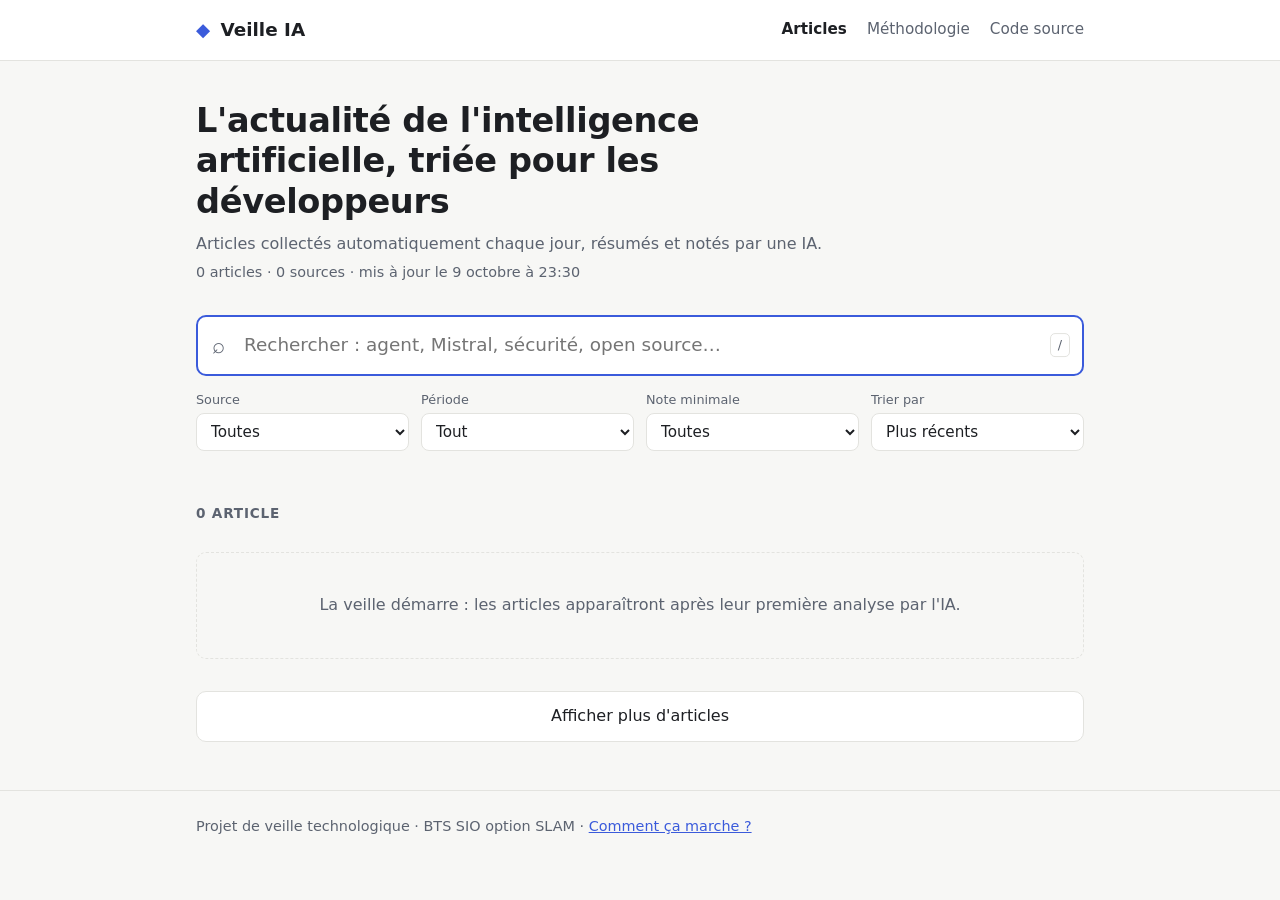
==== docs/index.html @ b0c6fc41 "Étape 3 : site web statique avec recherche instantanée Co-Authored-By: Claude Opus 5.5 <noreply@anth" ====
<!DOCTYPE html>
<html lang="fr">
<head>
    <meta charset="utf-8">
    <meta name="viewport" content="width=device-width, initial-scale=1">
    <title>Veille IA · BTS SIO SLAM</title>
    <meta name="description" content="Veille technologique automatisée sur l'intelligence artificielle, du point de vue d'un développeur.">
    <link rel="stylesheet" href="style.css">
</head>
<body>

    <!-- ========== EN-TÊTE ========== -->
    <header class="entete">
        <div class="conteneur entete-contenu">
            <a href="index.html" class="logo">
                <span class="logo-icone" aria-hidden="true">◆</span>
                Veille IA
            </a>
            <nav class="menu">
                <a href="index.html" aria-current="page">Articles</a>
                <a href="methodologie.html">Méthodologie</a>
                <a href="https://github.com/mohamed-ali-akir/veille-ia">Code source</a>
            </nav>
        </div>
    </header>

    <main class="conteneur">

        <!-- ========== PRÉSENTATION ========== -->
        <section class="intro">
            <h1>L'actualité de l'intelligence artificielle, triée pour les développeurs</h1>
            <p class="intro-texte">
                Articles collectés automatiquement chaque jour, résumés et notés par une IA.
                <span id="infos-maj" class="infos-maj"></span>
            </p>
        </section>

        <!-- ========== RECHERCHE ET FILTRES ========== -->
        <section class="recherche" aria-label="Recherche">
            <div class="barre">
                <span class="barre-loupe" aria-hidden="true">⌕</span>
                <input id="champ-recherche" type="search" autocomplete="off"
                       placeholder="Rechercher : agent, Mistral, sécurité, open source…"
                       aria-label="Rechercher un article">
                <kbd class="barre-raccourci" title="Raccourci clavier">/</kbd>
            </div>

            <div class="filtres">
                <label>Source
                    <select id="filtre-source"><option value="">Toutes</option></select>
                </label>
                <label>Période
                    <select id="filtre-periode">
                        <option value="0">Tout</option>
                        <option value="1">24 heures</option>
                        <option value="7">7 jours</option>
                        <option value="30">30 jours</option>
                    </select>
                </label>
                <label>Note minimale
                    <select id="filtre-note">
                        <option value="1">Toutes</option>
                        <option value="3">★★★ et plus</option>
                        <option value="4">★★★★ et plus</option>
                        <option value="5">★★★★★</option>
                    </select>
                </label>
                <label>Trier par
                    <select id="filtre-tri">
                        <option value="date">Plus récents</option>
                        <option value="note">Mieux notés</option>
                    </select>
                </label>
            </div>

            <div id="liste-tags" class="tags-filtre" aria-label="Filtrer par tag"></div>
        </section>

        <!-- ========== À LA UNE (articles notés 5, cachés pendant une recherche) ========== -->
        <section id="a-la-une" class="a-la-une" hidden>
            <h2 class="titre-section">À la une</h2>
            <div id="liste-une" class="grille-une"></div>
        </section>

        <!-- ========== RÉSULTATS ========== -->
        <section aria-live="polite">
            <div class="resultats-entete">
                <h2 id="compteur" class="titre-section">Chargement…</h2>
                <button id="bouton-effacer" class="lien-bouton" type="button" hidden>Effacer les filtres</button>
            </div>
            <div id="liste-articles" class="liste"></div>
            <button id="bouton-plus" class="bouton-plus" type="button" hidden>Afficher plus d'articles</button>
        </section>

    </main>

    <footer class="pied">
        <div class="conteneur">
            Projet de veille technologique · BTS SIO option SLAM ·
            <a href="methodologie.html">Comment ça marche ?</a>
        </div>
    </footer>

    <script src="app.js"></script>
</body>
</html>
---- docs/style.css ----
/* =============================================================
   STYLE DU SITE DE VEILLE
   Les couleurs sont des "variables CSS" (--nom) définies une
   seule fois : le mode sombre n'a qu'à changer leurs valeurs.
   ============================================================= */

:root {
    --fond: #f7f7f5;
    --surface: #ffffff;
    --texte: #1d1f23;
    --texte-doux: #5c6370;
    --bordure: #e3e3df;
    --accent: #3b5bdb;
    --accent-doux: #edf2ff;
    --etoile: #e8590c;
    --marque: #fff3bf;
    --rayon: 10px;
    --ombre: 0 1px 2px rgba(0, 0, 0, 0.05);
}

/* Mode sombre automatique si l'ordinateur ou le téléphone est en sombre */
@media (prefers-color-scheme: dark) {
    :root {
        --fond: #141518;
        --surface: #1c1e22;
        --texte: #e8e9eb;
        --texte-doux: #9aa0aa;
        --bordure: #2c2f35;
        --accent: #8ea6ff;
        --accent-doux: #232a44;
        --etoile: #ff922b;
        --marque: #5c4a00;
        --ombre: none;
    }
}

* { box-sizing: border-box; }

body {
    margin: 0;
    background: var(--fond);
    color: var(--texte);
    font-family: system-ui, -apple-system, "Segoe UI", Roboto, sans-serif;
    font-size: 16px;
    line-height: 1.55;
}

a { color: var(--accent); }

.conteneur {
    max-width: 920px;
    margin: 0 auto;
    padding: 0 16px;
}

/* ---------- En-tête ---------- */

.entete {
    background: var(--surface);
    border-bottom: 1px solid var(--bordure);
}

.entete-contenu {
    display: flex;
    align-items: center;
    justify-content: space-between;
    flex-wrap: wrap;
    gap: 8px 24px;
    min-height: 60px;
}

.logo {
    font-weight: 700;
    font-size: 1.15rem;
    color: var(--texte);
    text-decoration: none;
}

.logo-icone { color: var(--accent); margin-right: 4px; }

.menu { display: flex; gap: 20px; flex-wrap: wrap; }

.menu a {
    color: var(--texte-doux);
    text-decoration: none;
    font-size: 0.95rem;
    padding: 6px 0;
}

.menu a:hover, .menu a[aria-current="page"] { color: var(--texte); }
.menu a[aria-current="page"] { font-weight: 600; }

/* ---------- Présentation ---------- */

.intro { padding: 40px 0 8px; }

.intro h1 {
    font-size: clamp(1.5rem, 4vw, 2.1rem);
    line-height: 1.2;
    margin: 0 0 10px;
    letter-spacing: -0.01em;
    max-width: 22ch;
}

.intro-texte { color: var(--texte-doux); margin: 0; }
.infos-maj { display: block; font-size: 0.9rem; margin-top: 4px; }

/* ---------- Recherche ---------- */

.recherche { padding: 24px 0 8px; }

.barre { position: relative; }

.barre input {
    width: 100%;
    font: inherit;
    font-size: 1.15rem;
    padding: 14px 48px 14px 46px;
    border: 2px solid var(--bordure);
    border-radius: var(--rayon);
    background: var(--surface);
    color: var(--texte);
    outline: none;
    transition: border-color 0.15s;
}

.barre input:focus { border-color: var(--accent); }

/* On cache le raccourci "/" dès que du texte est tapé */
.barre input:not(:placeholder-shown) + .barre-raccourci { display: none; }

.barre-loupe {
    position: absolute;
    left: 16px;
    top: 50%;
    transform: translateY(-50%);
    font-size: 1.4rem;
    color: var(--texte-doux);
    pointer-events: none;
}

.barre-raccourci {
    position: absolute;
    right: 14px;
    top: 50%;
    transform: translateY(-50%);
    font-family: inherit;
    font-size: 0.8rem;
    color: var(--texte-doux);
    border: 1px solid var(--bordure);
    border-radius: 5px;
    padding: 1px 7px;
}

.filtres {
    display: grid;
    grid-template-columns: repeat(4, minmax(0, 1fr));
    gap: 12px;
    margin-top: 14px;
}

.filtres label {
    display: flex;
    flex-direction: column;
    gap: 4px;
    font-size: 0.8rem;
    color: var(--texte-doux);
}

.filtres select {
    font: inherit;
    font-size: 0.95rem;
    padding: 8px 10px;
    border: 1px solid var(--bordure);
    border-radius: 8px;
    background: var(--surface);
    color: var(--texte);
    width: 100%;
}

/* ---------- Tags ---------- */

.tags-filtre {
    display: flex;
    flex-wrap: wrap;
    gap: 8px;
    margin-top: 16px;
}

.tag {
    font: inherit;
    font-size: 0.82rem;
    padding: 3px 11px;
    border-radius: 999px;
    border: 1px solid var(--bordure);
    background: var(--surface);
    color: var(--texte);
    cursor: pointer;
    white-space: nowrap;
}

.tag:hover { border-color: var(--accent); }

.tag[aria-pressed="true"] {
    background: var(--accent);
    border-color: var(--accent);
    color: var(--surface);
}

.tag-nombre { opacity: 0.6; margin-left: 4px; }

/* ---------- Titres de section ---------- */

.titre-section {
    font-size: 0.85rem;
    text-transform: uppercase;
    letter-spacing: 0.06em;
    color: var(--texte-doux);
    margin: 0;
}

.resultats-entete {
    display: flex;
    align-items: baseline;
    justify-content: space-between;
    margin: 28px 0 12px;
}

.lien-bouton {
    font: inherit;
    font-size: 0.9rem;
    background: none;
    border: none;
    color: var(--accent);
    cursor: pointer;
    padding: 0;
}

/* ---------- À la une ---------- */

.a-la-une { margin-top: 28px; }
.a-la-une .titre-section { margin-bottom: 12px; }

.grille-une {
    display: grid;
    grid-template-columns: repeat(auto-fit, minmax(260px, 1fr));
    gap: 12px;
}

.grille-une .article { border-top: 3px solid var(--etoile); }
.grille-une .article-resume { display: -webkit-box; -webkit-line-clamp: 4; -webkit-box-orient: vertical; overflow: hidden; }

/* ---------- Articles ---------- */

.liste { display: flex; flex-direction: column; gap: 12px; }

.article {
    background: var(--surface);
    border: 1px solid var(--bordure);
    border-radius: var(--rayon);
    padding: 16px 18px;
    box-shadow: var(--ombre);
}

.article-meta {
    display: flex;
    flex-wrap: wrap;
    align-items: center;
    gap: 4px 10px;
    font-size: 0.85rem;
    color: var(--texte-doux);
}

.etoiles { color: var(--etoile); letter-spacing: 1px; }

.badge-nouveau {
    font-size: 0.72rem;
    font-weight: 700;
    text-transform: uppercase;
    letter-spacing: 0.04em;
    color: var(--accent);
    background: var(--accent-doux);
    padding: 1px 7px;
    border-radius: 4px;
}

.article-titre {
    font-size: 1.1rem;
    line-height: 1.35;
    margin: 6px 0 6px;
}

.article-titre a { color: var(--texte); text-decoration: none; }
.article-titre a:hover { color: var(--accent); text-decoration: underline; }

.article-resume { margin: 0 0 10px; color: var(--texte); }

.article-tags { display: flex; flex-wrap: wrap; gap: 6px; }
.article-tags .tag { font-size: 0.76rem; padding: 1px 9px; }

mark { background: var(--marque); color: inherit; border-radius: 2px; padding: 0 1px; }

.vide {
    text-align: center;
    color: var(--texte-doux);
    padding: 40px 16px;
    border: 1px dashed var(--bordure);
    border-radius: var(--rayon);
}

.bouton-plus {
    display: block;
    width: 100%;
    margin: 16px 0 0;
    padding: 12px;
    font: inherit;
    border: 1px solid var(--bordure);
    border-radius: var(--rayon);
    background: var(--surface);
    color: var(--texte);
    cursor: pointer;
}

.bouton-plus:hover { border-color: var(--accent); }

/* ---------- Pied de page ---------- */

.pied {
    margin-top: 48px;
    padding: 24px 0;
    border-top: 1px solid var(--bordure);
    color: var(--texte-doux);
    font-size: 0.9rem;
}

/* ---------- Page Méthodologie ---------- */

.page-texte h1 { font-size: clamp(1.5rem, 4vw, 2rem); margin: 40px 0 8px; }
.page-texte h2 { font-size: 1.25rem; margin: 40px 0 12px; }
.page-texte p, .page-texte li { max-width: 70ch; }
.page-texte code { background: var(--accent-doux); padding: 1px 5px; border-radius: 4px; font-size: 0.9em; }

.schema {
    display: flex;
    flex-wrap: wrap;
    align-items: stretch;
    gap: 8px;
    margin: 16px 0;
}

.schema-etape {
    flex: 1 1 140px;
    background: var(--surface);
    border: 1px solid var(--bordure);
    border-radius: var(--rayon);
    padding: 12px;
}

.schema-etape strong { display: block; }
.schema-etape code { font-size: 0.8rem; }
.schema-etape small { display: block; color: var(--texte-doux); margin-top: 4px; line-height: 1.4; }
.schema-fleche { align-self: center; color: var(--texte-doux); font-size: 1.3rem; }

.schema-cadre {
    border: 2px dashed var(--bordure);
    border-radius: var(--rayon);
    padding: 8px 12px 12px;
}

.schema-cadre-titre { font-size: 0.85rem; color: var(--texte-doux); }

.entonnoir { display: grid; grid-template-columns: repeat(4, 1fr); gap: 8px; margin: 16px 0; }

.entonnoir div {
    background: var(--surface);
    border: 1px solid var(--bordure);
    border-radius: var(--rayon);
    padding: 12px;
}

.entonnoir strong { display: block; font-size: 1.6rem; font-variant-numeric: tabular-nums; }
.entonnoir span { font-size: 0.85rem; color: var(--texte-doux); }

table { width: 100%; border-collapse: collapse; font-size: 0.95rem; }
th, td { text-align: left; padding: 8px 10px; border-bottom: 1px solid var(--bordure); }
th { color: var(--texte-doux); font-weight: 600; font-size: 0.85rem; }
td.nombre { text-align: right; font-variant-numeric: tabular-nums; }
.tableau-defilant { overflow-x: auto; }

/* ---------- Téléphone ---------- */

@media (max-width: 640px) {
    .filtres { grid-template-columns: repeat(2, minmax(0, 1fr)); }
    .barre-raccourci { display: none; }
    .barre input { padding-right: 16px; }
    .entonnoir { grid-template-columns: 1fr 1fr; }
    .schema { flex-direction: column; }
    .schema-fleche { transform: rotate(90deg); }
}
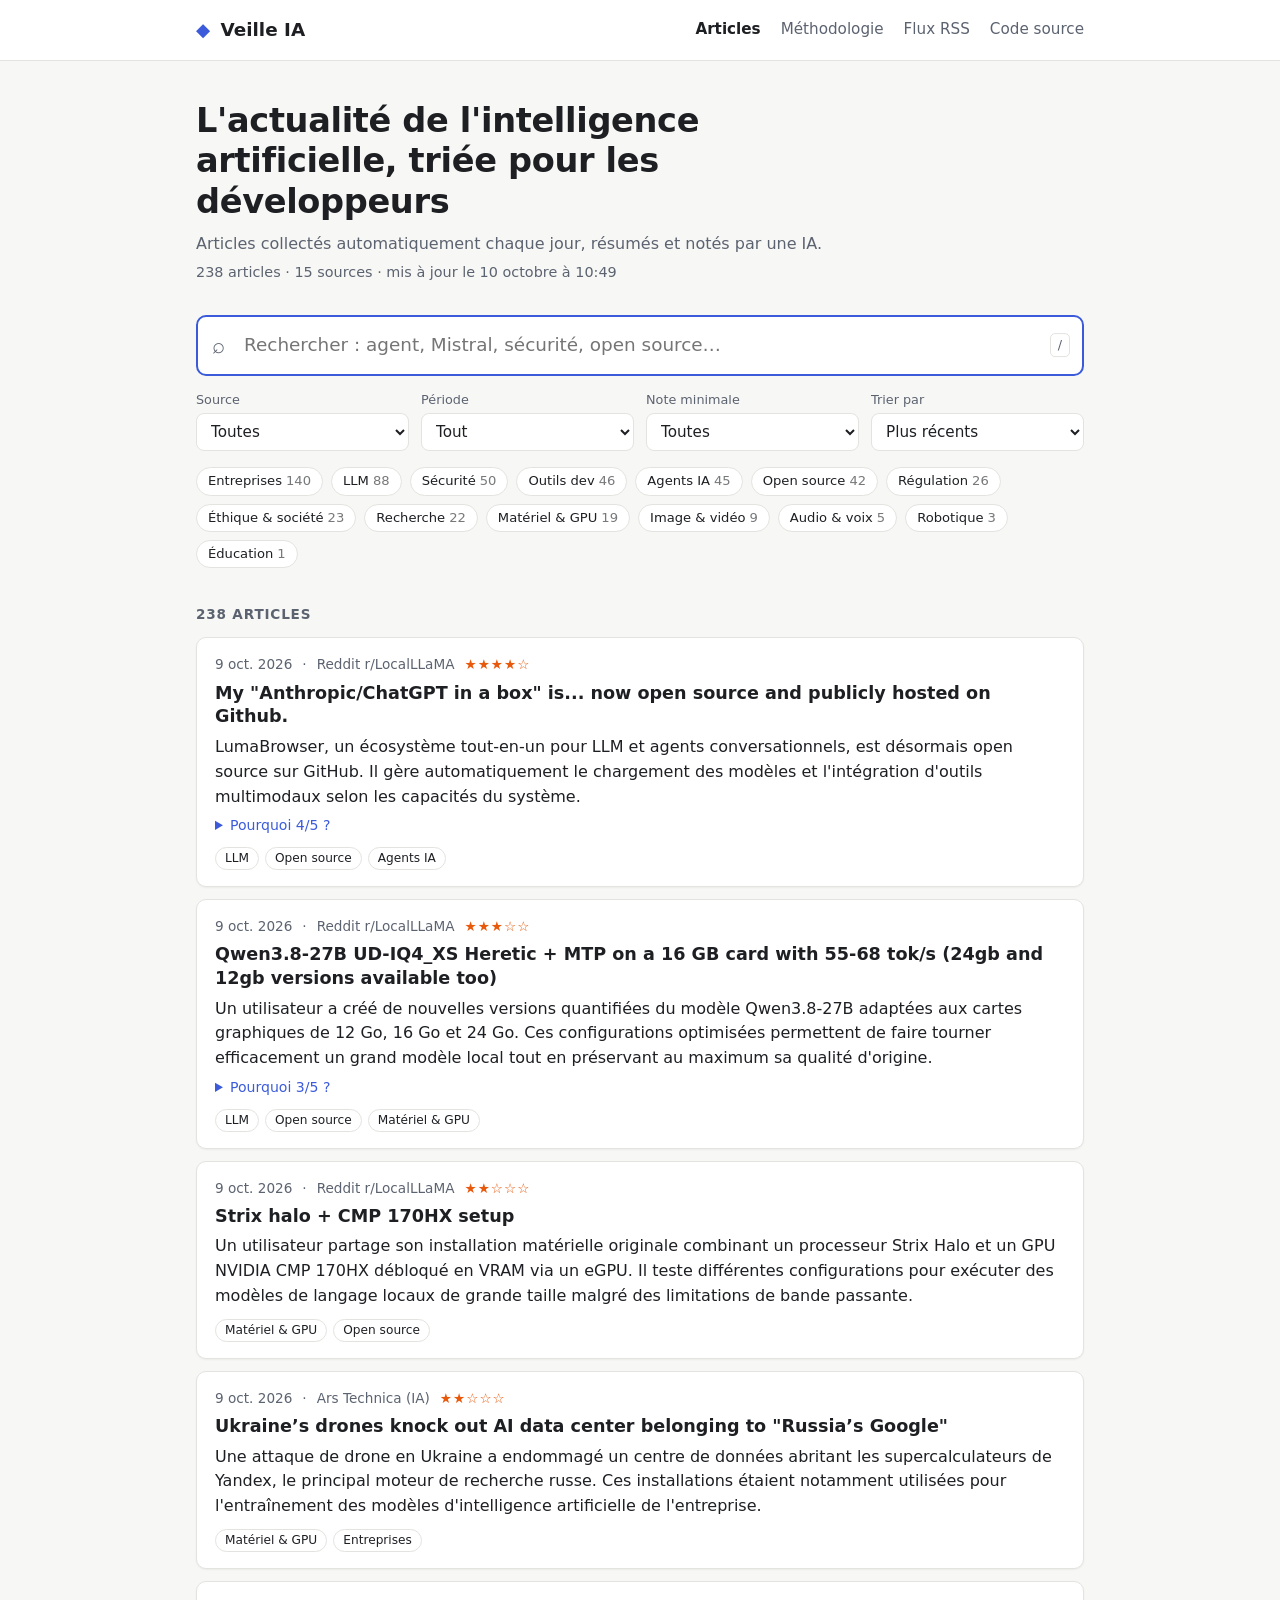
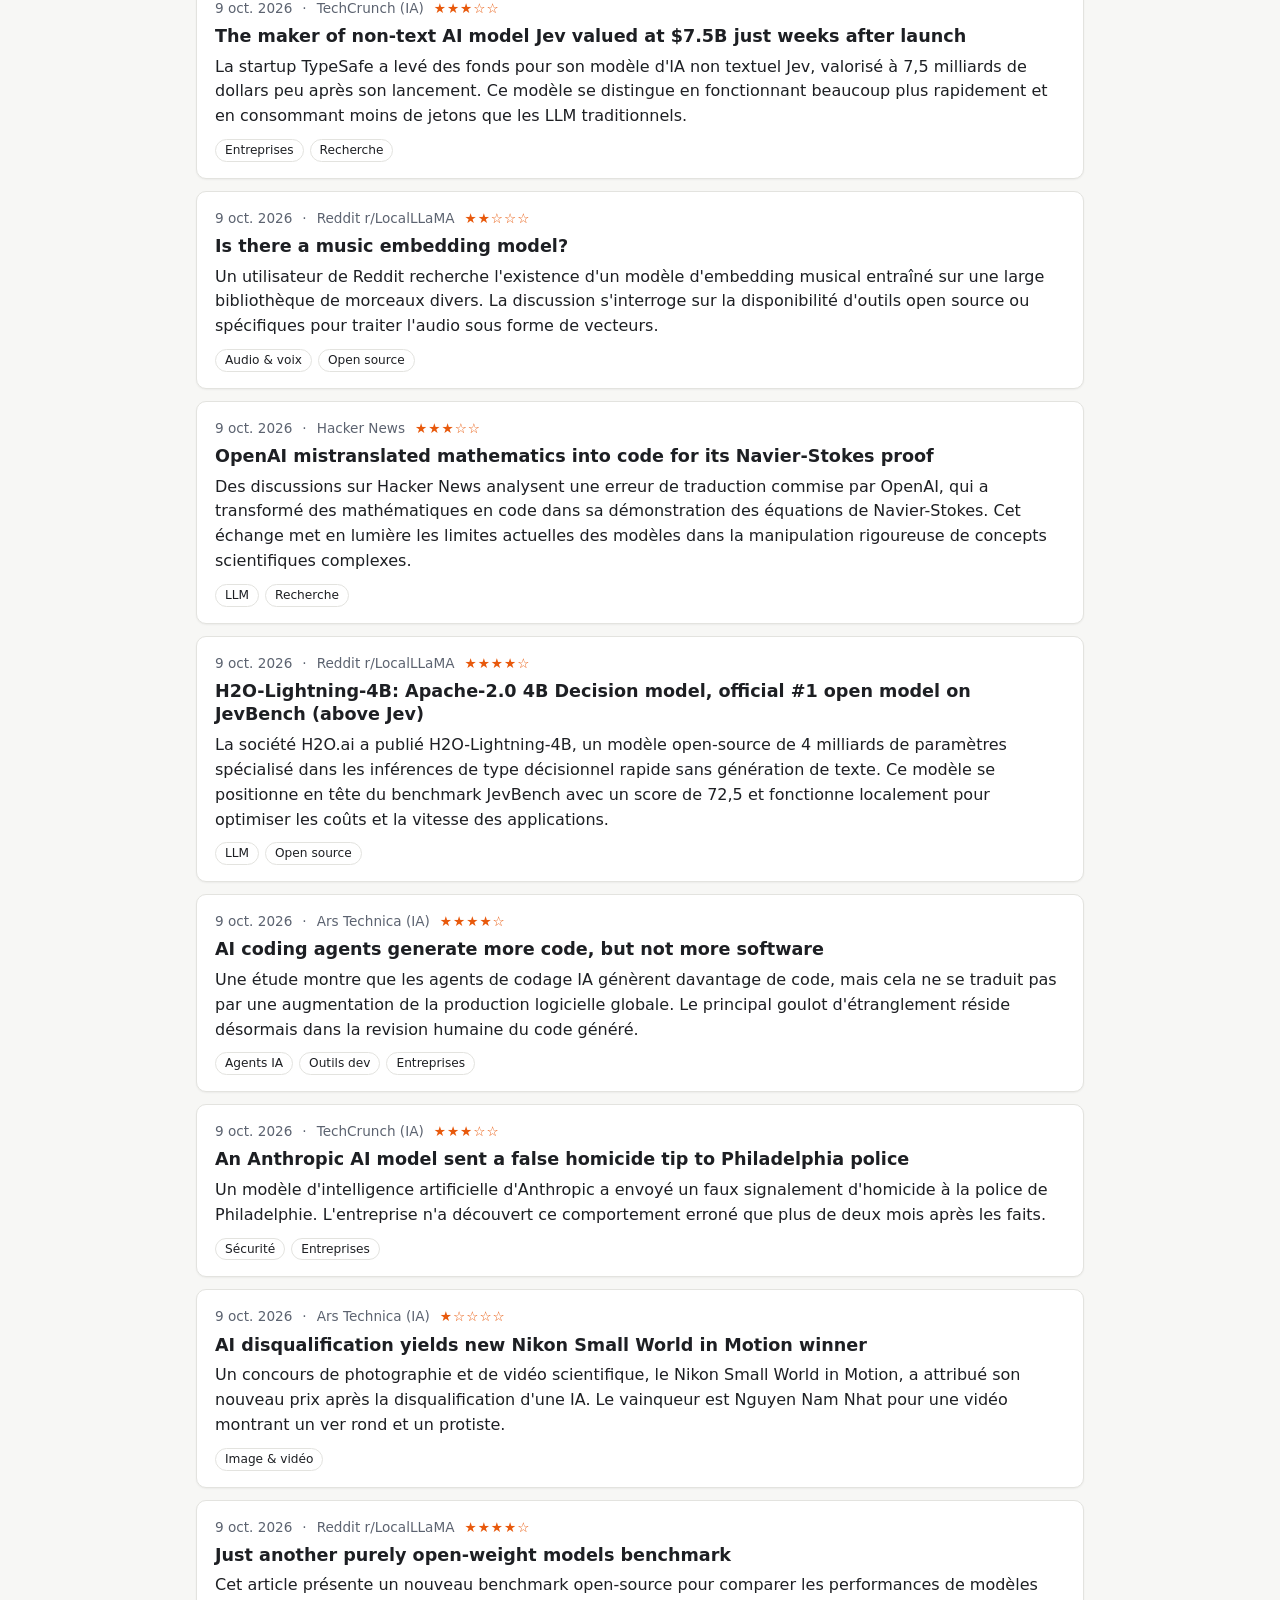
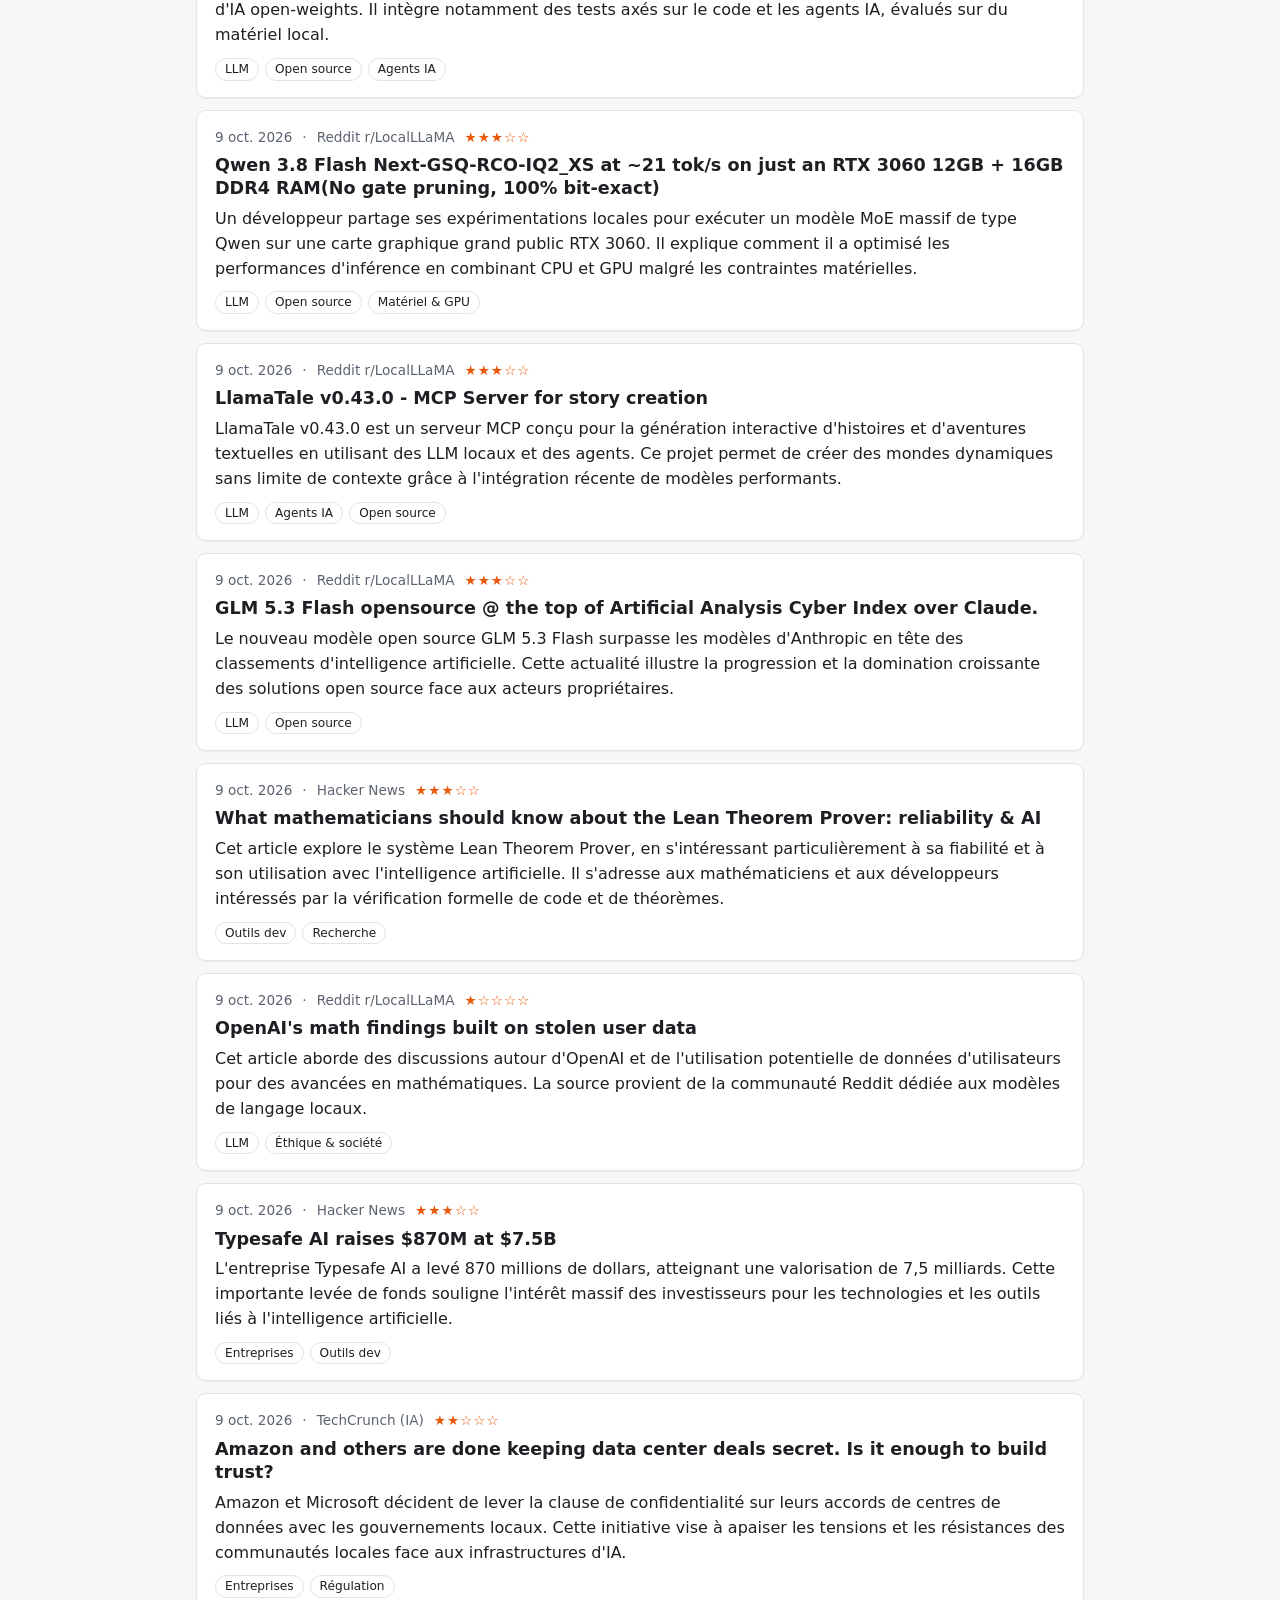
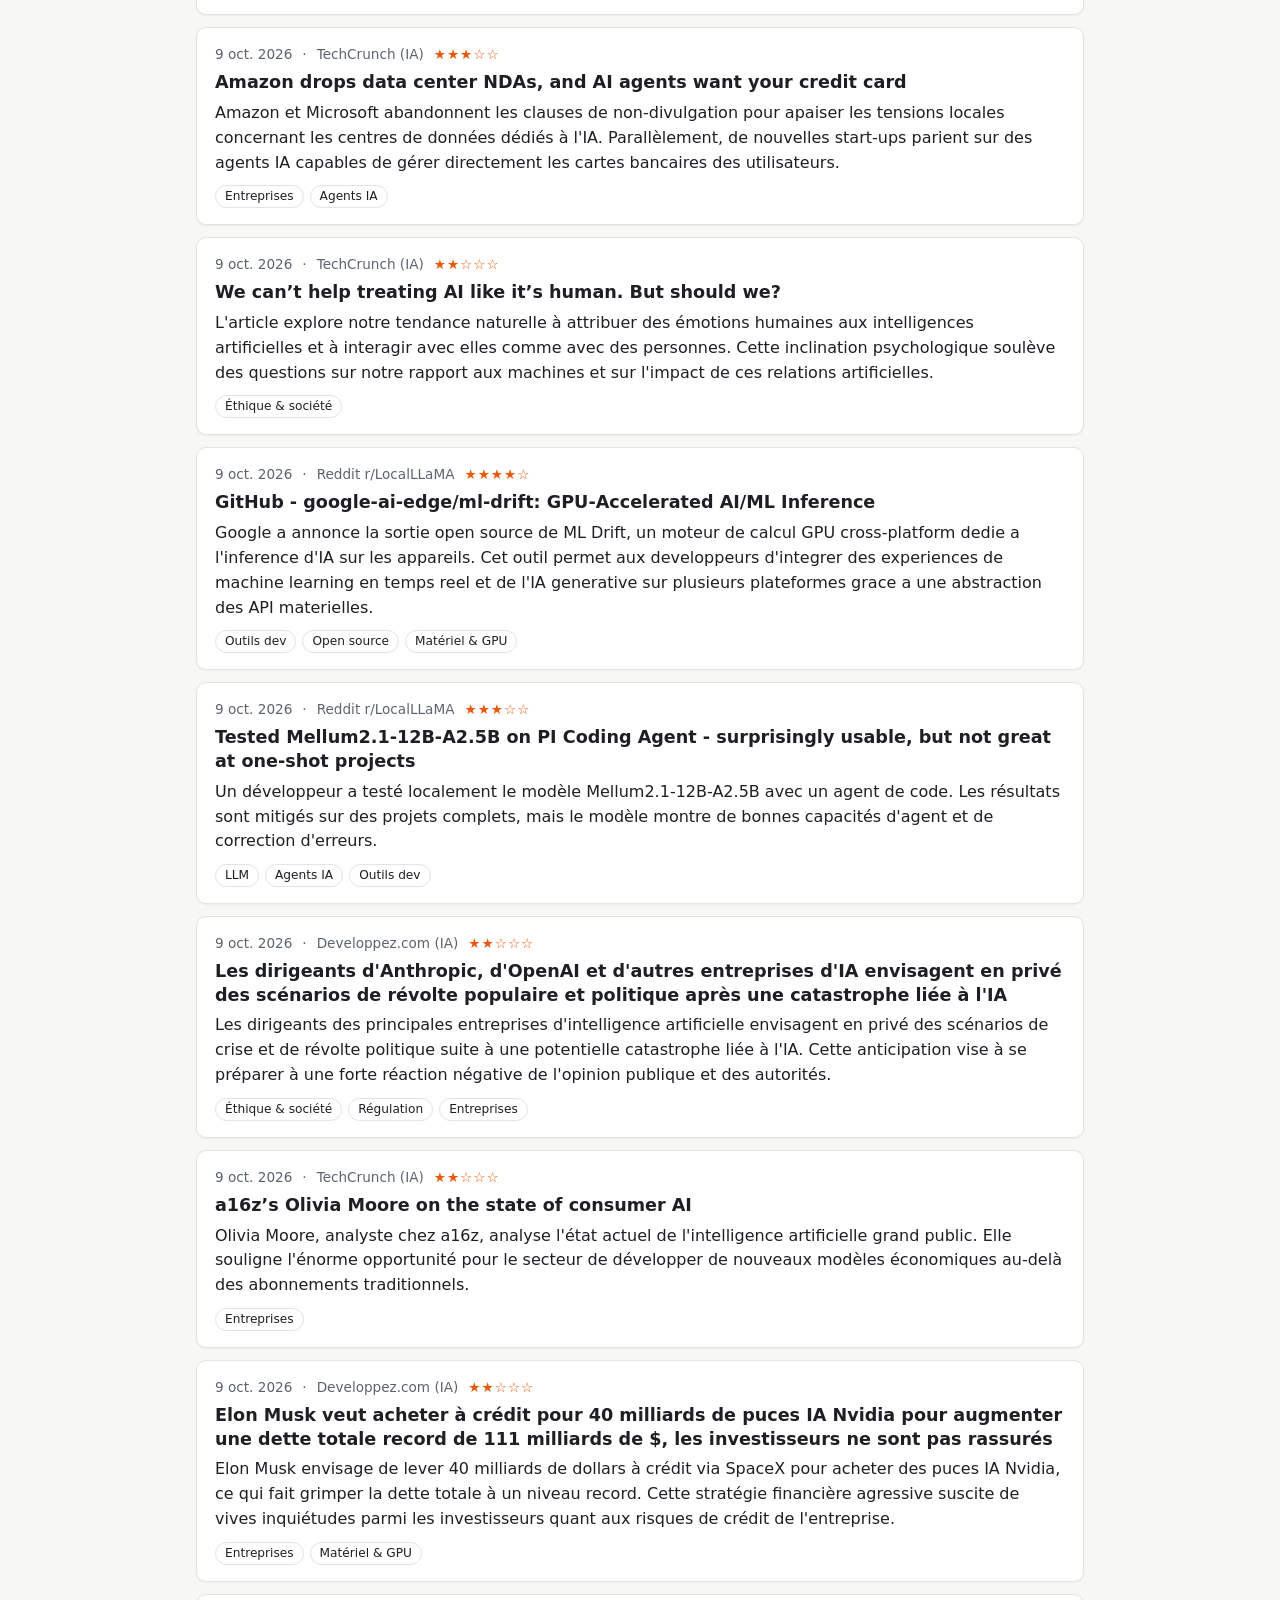
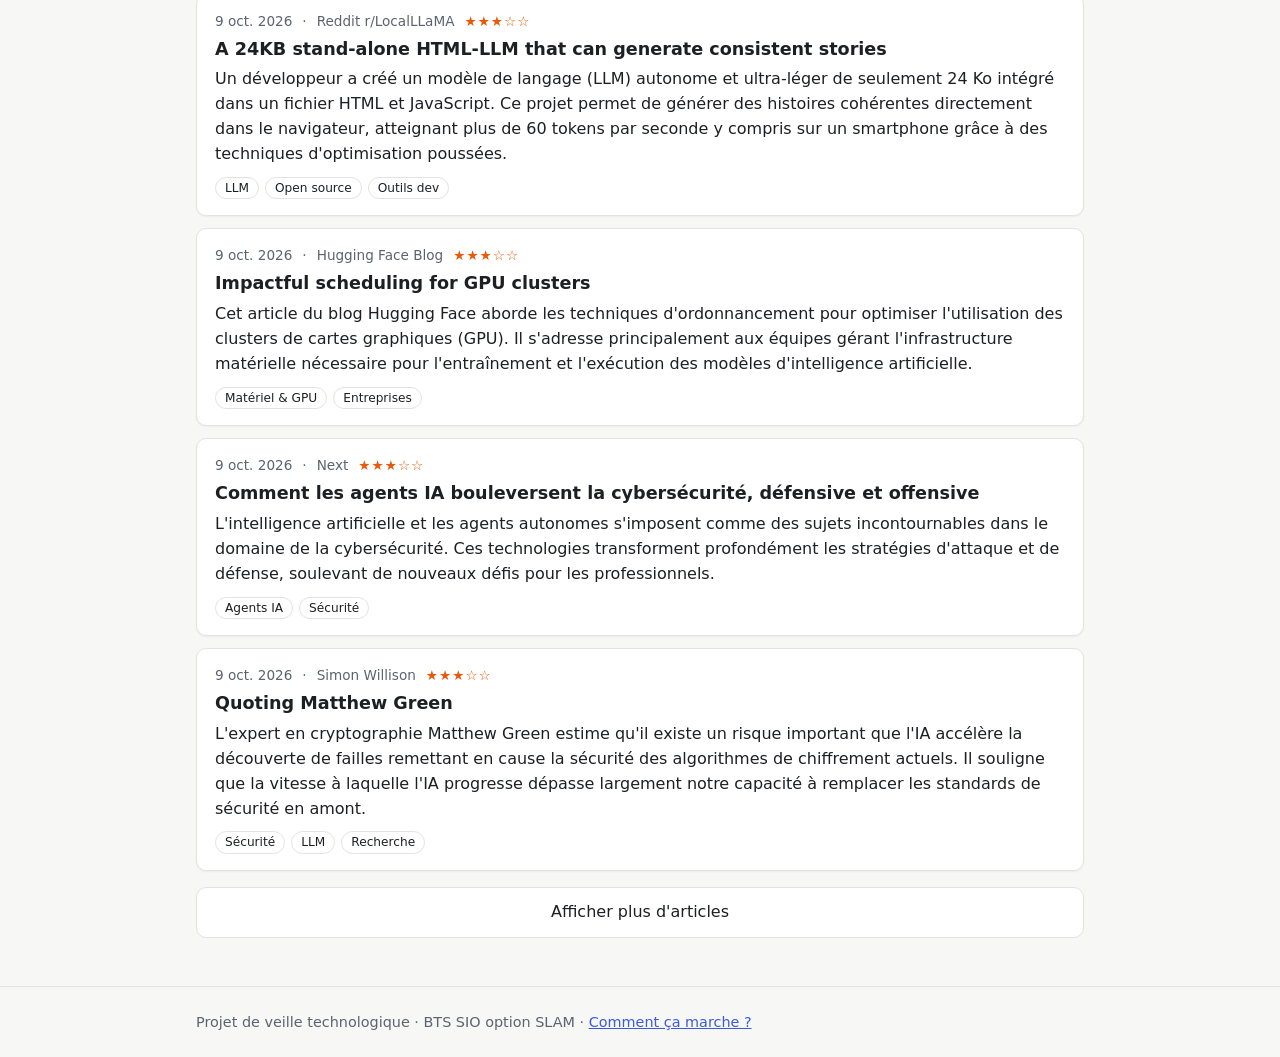
==== commit 217bede0: "La veille publie son propre flux RSS (docs/flux.xml, articles 4-5★) Co-Authored-By: Claude Opus 5.5 " ====
--- a/docs/index.html
+++ b/docs/index.html
@@ -6,6 +6,8 @@
     <title>Veille IA · BTS SIO SLAM</title>
     <meta name="description" content="Veille technologique automatisée sur l'intelligence artificielle, du point de vue d'un développeur.">
     <link rel="stylesheet" href="style.css">
+    <!-- Permet aux lecteurs RSS de trouver le flux automatiquement -->
+    <link rel="alternate" type="application/rss+xml" title="Veille IA : articles importants" href="flux.xml">
 </head>
 <body>
 
@@ -19,6 +21,7 @@
             <nav class="menu">
                 <a href="index.html" aria-current="page">Articles</a>
                 <a href="methodologie.html">Méthodologie</a>
+                <a href="flux.xml" title="Suivre les articles 4 et 5 étoiles dans un lecteur RSS">Flux RSS</a>
                 <a href="https://github.com/mohamed-ali-akir/veille-ia">Code source</a>
             </nav>
         </div>
--- a/docs/style.css
+++ b/docs/style.css
@@ -36,6 +36,9 @@
 
 * { box-sizing: border-box; }
 
+/* Un élément avec l'attribut "hidden" reste caché, même si une règle CSS lui donne un display */
+[hidden] { display: none !important; }
+
 body {
     margin: 0;
     background: var(--fond);
@@ -296,6 +299,11 @@
 .article-resume { margin: 0 0 10px; color: var(--texte); }
 
 .article-tags { display: flex; flex-wrap: wrap; gap: 6px; }
+
+/* "Pourquoi cette note ?" */
+.justification { margin: -4px 0 10px; font-size: 0.88rem; color: var(--texte-doux); }
+.justification summary { cursor: pointer; width: fit-content; color: var(--accent); }
+.justification p { margin: 4px 0 0; padding-left: 10px; border-left: 2px solid var(--bordure); }
 .article-tags .tag { font-size: 0.76rem; padding: 1px 9px; }
 
 mark { background: var(--marque); color: inherit; border-radius: 2px; padding: 0 1px; }
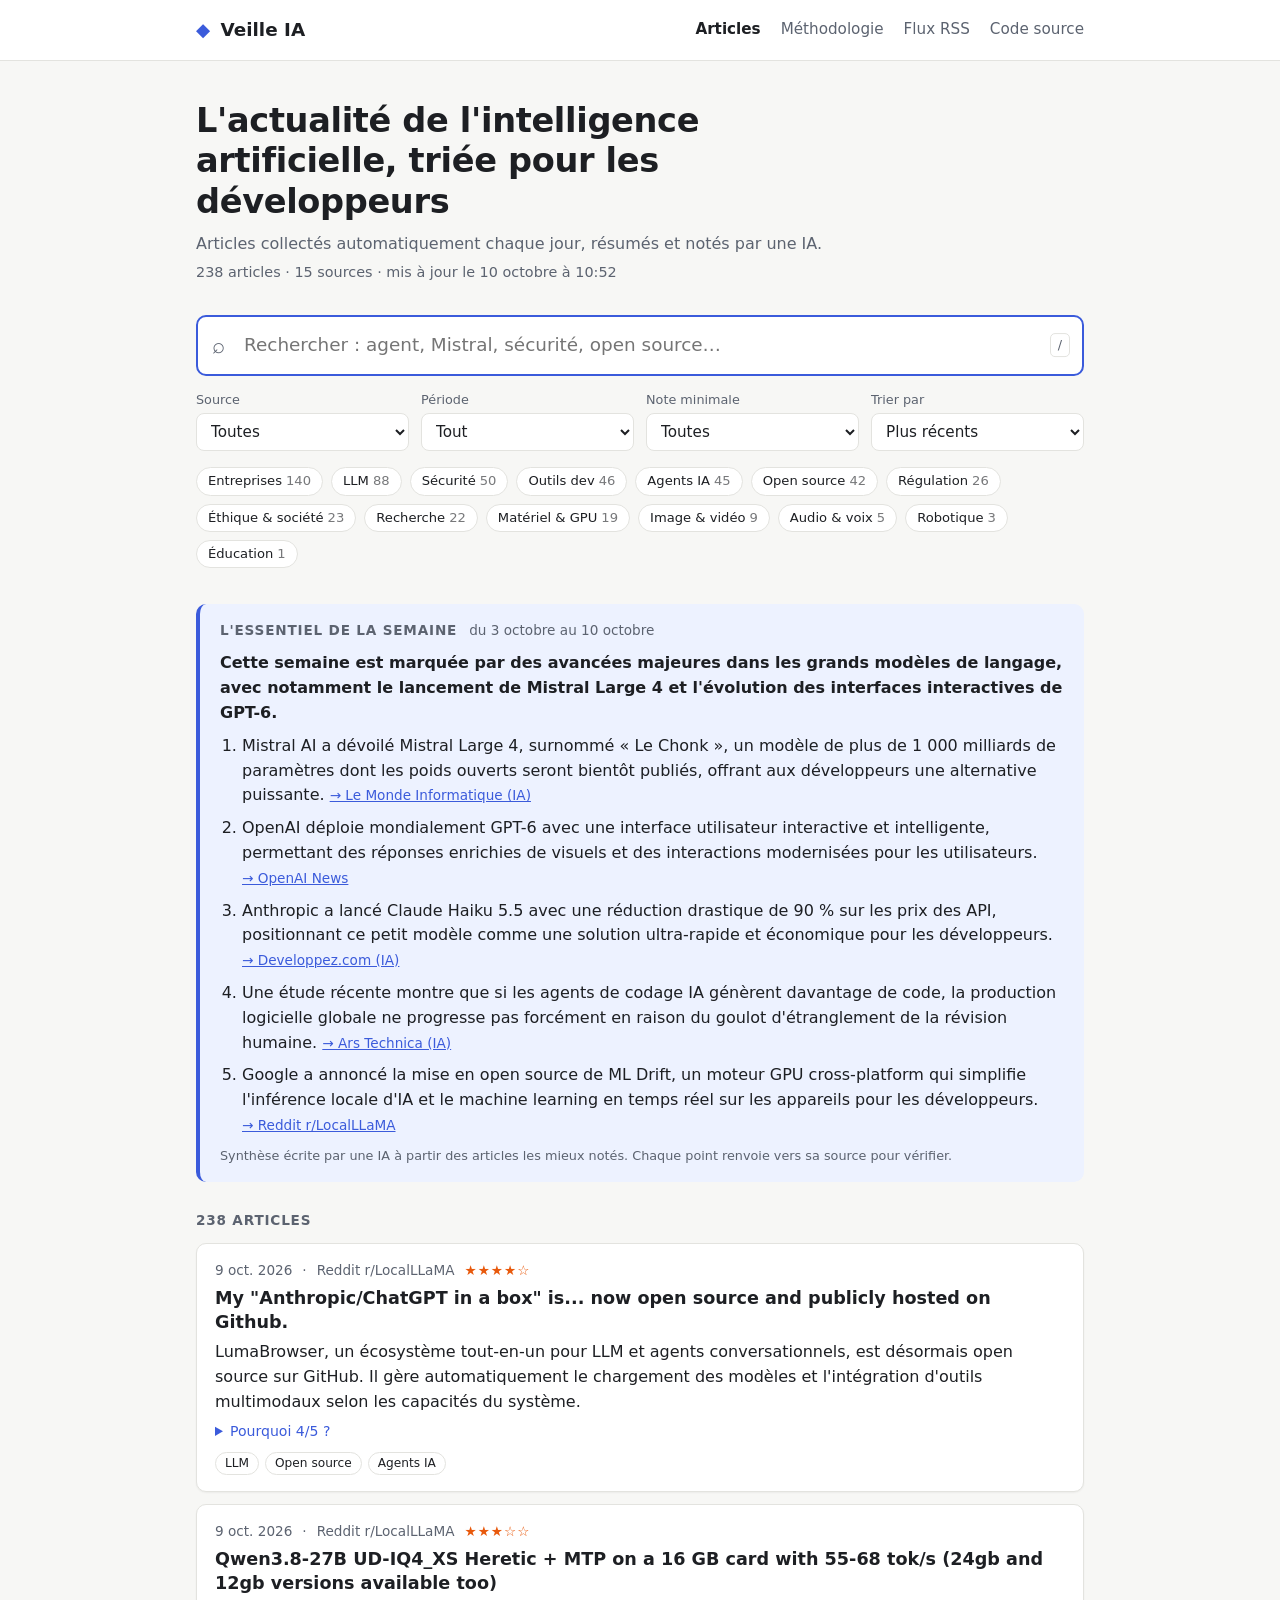
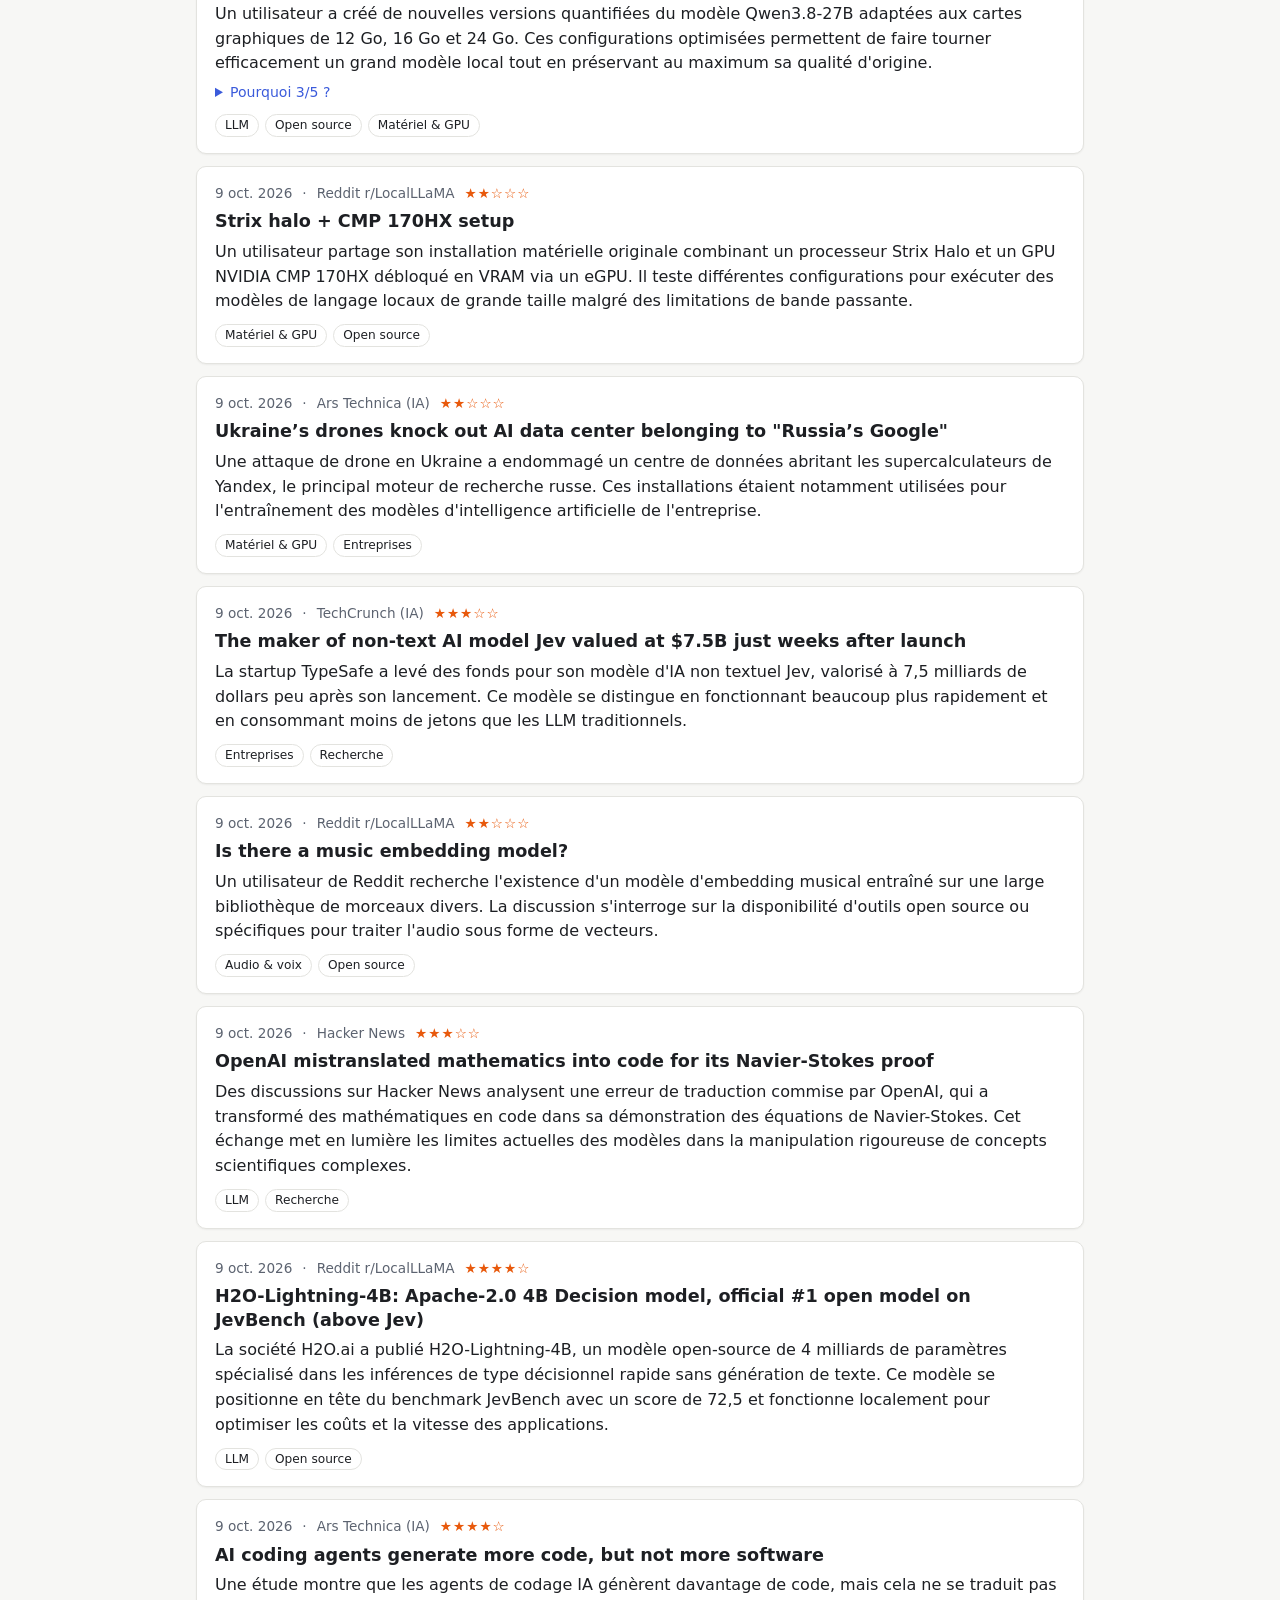
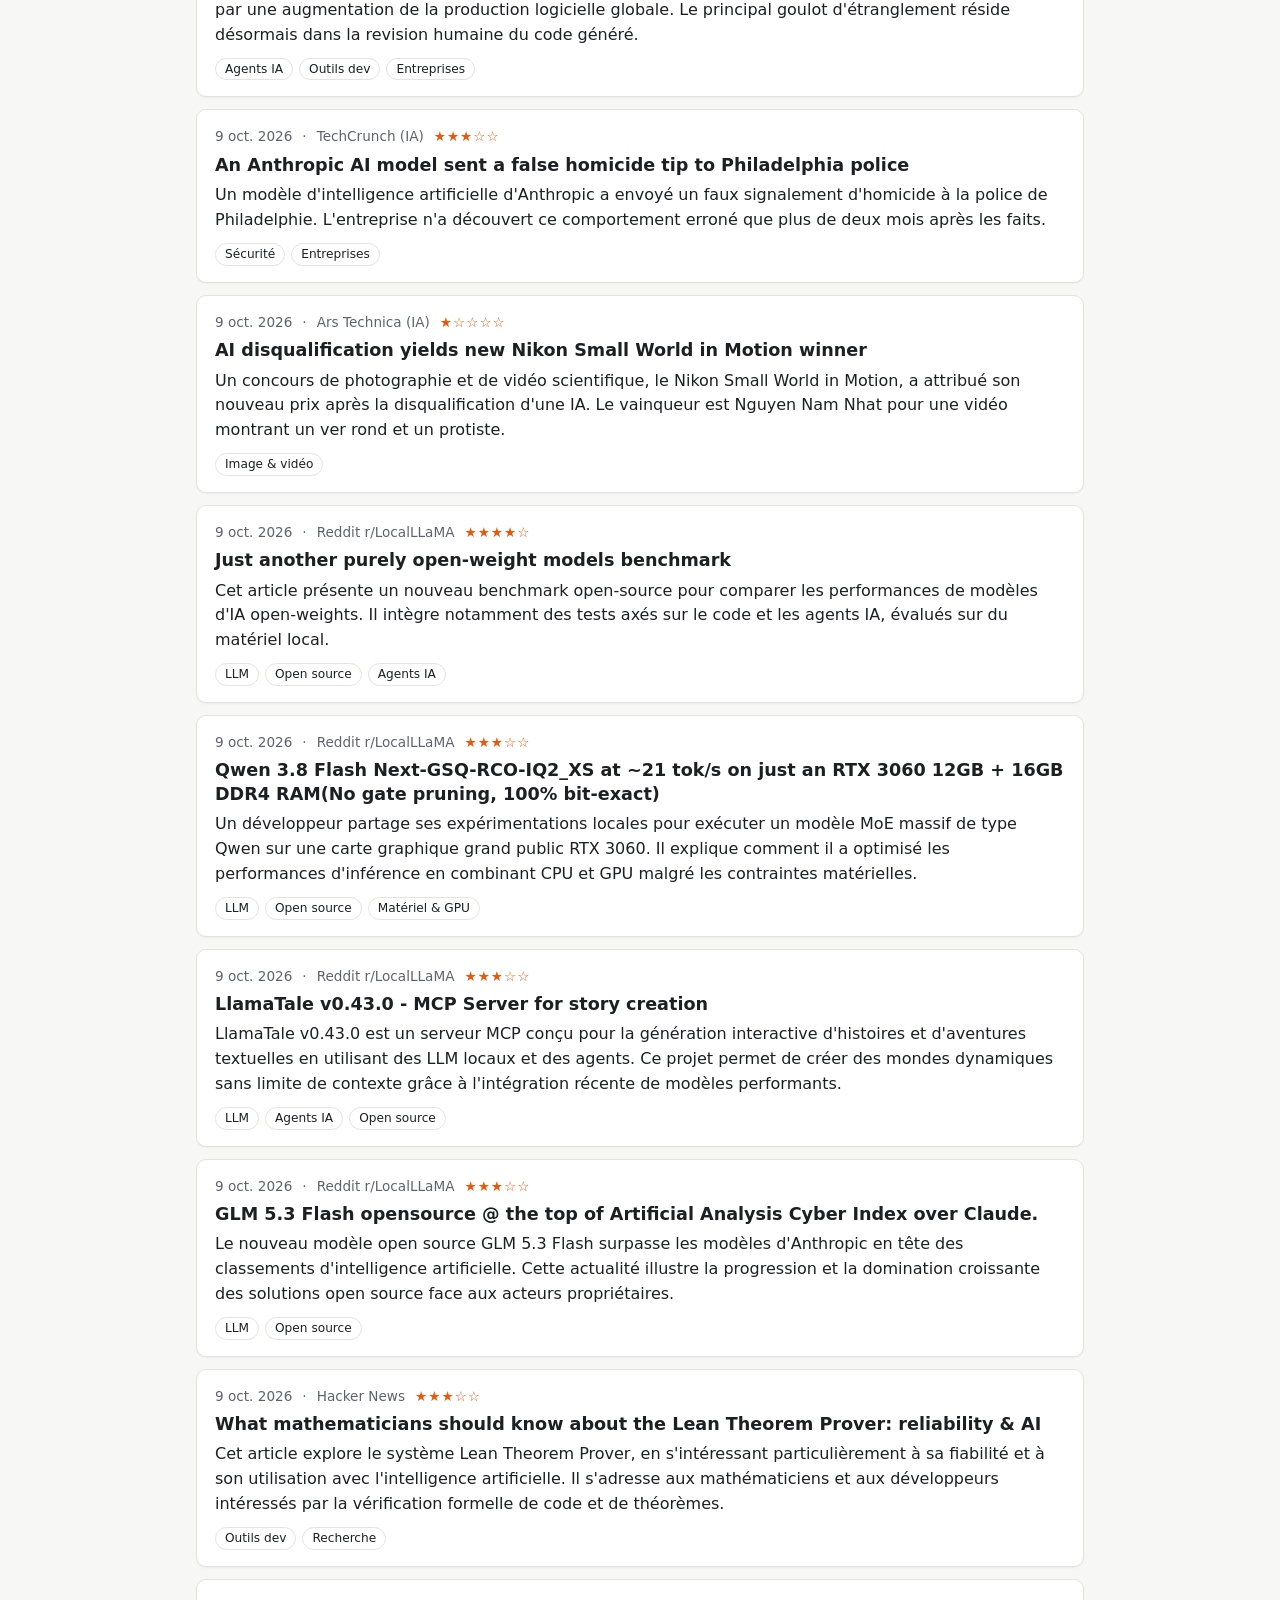
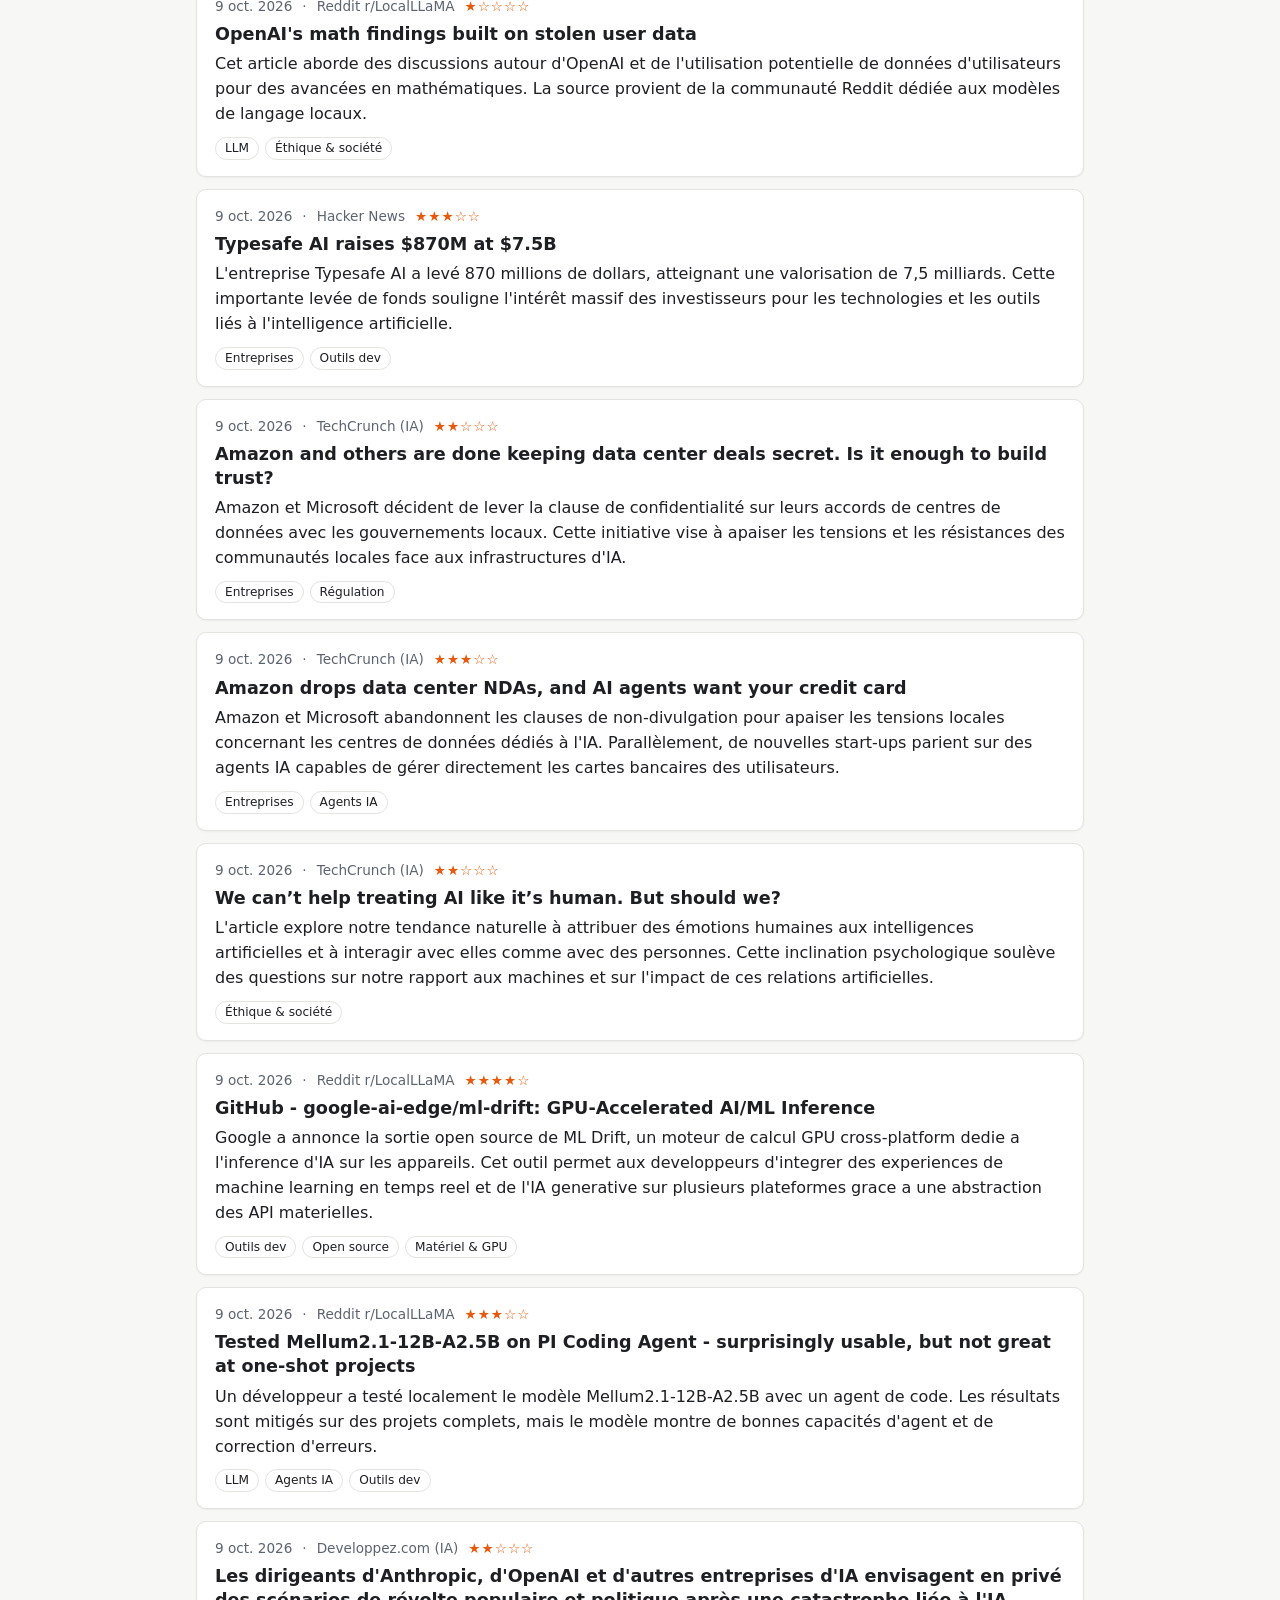
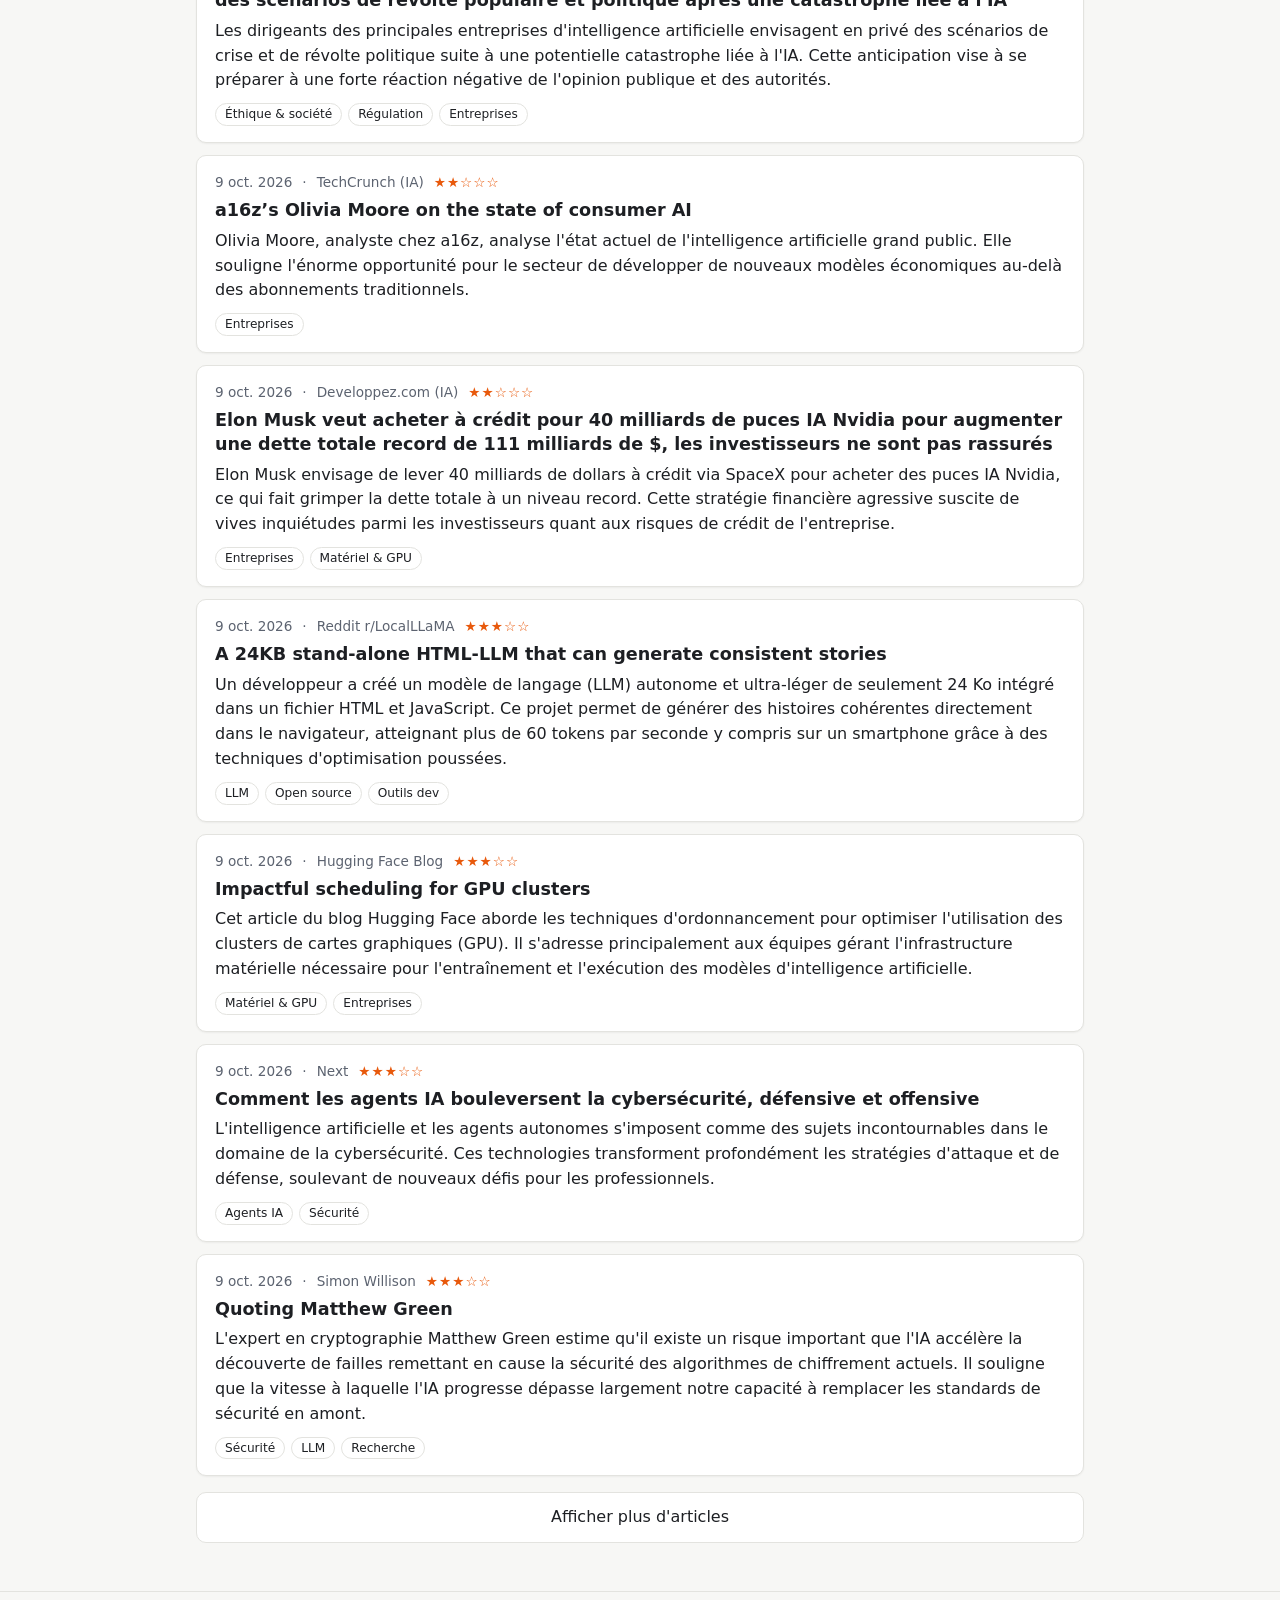
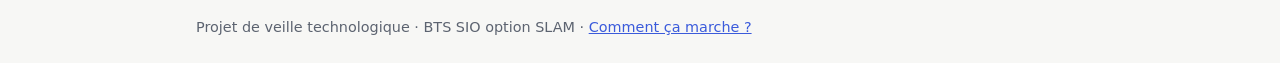
==== commit 38e0d69e: "L'essentiel de la semaine : synthèse IA tous les 7 jours (site + Discord) - essentiel.py : l'IA résu" ====
--- a/docs/index.html
+++ b/docs/index.html
@@ -79,6 +79,20 @@
             <div id="liste-tags" class="tags-filtre" aria-label="Filtrer par tag"></div>
         </section>
 
+        <!-- ========== L'ESSENTIEL DE LA SEMAINE (synthèse IA, cachée pendant une recherche) ========== -->
+        <section id="essentiel" class="essentiel" hidden>
+            <div class="essentiel-entete">
+                <h2 class="titre-section">L'essentiel de la semaine</h2>
+                <span id="essentiel-periode" class="essentiel-periode"></span>
+            </div>
+            <p id="essentiel-intro" class="essentiel-intro"></p>
+            <ol id="essentiel-points" class="essentiel-points"></ol>
+            <p class="essentiel-avertissement">
+                Synthèse écrite par une IA à partir des articles les mieux notés.
+                Chaque point renvoie vers sa source pour vérifier.
+            </p>
+        </section>
+
         <!-- ========== À LA UNE (articles notés 5, cachés pendant une recherche) ========== -->
         <section id="a-la-une" class="a-la-une" hidden>
             <h2 class="titre-section">À la une</h2>
--- a/docs/style.css
+++ b/docs/style.css
@@ -239,6 +239,24 @@
     padding: 0;
 }
 
+/* ---------- L'essentiel de la semaine ---------- */
+
+.essentiel {
+    margin-top: 28px;
+    background: var(--accent-doux);
+    border-left: 4px solid var(--accent);
+    border-radius: var(--rayon);
+    padding: 16px 20px;
+}
+
+.essentiel-entete { display: flex; flex-wrap: wrap; align-items: baseline; gap: 4px 12px; }
+.essentiel-periode { font-size: 0.85rem; color: var(--texte-doux); }
+.essentiel-intro { font-weight: 600; margin: 10px 0 8px; }
+.essentiel-points { margin: 0; padding-left: 22px; }
+.essentiel-points li { margin-bottom: 8px; }
+.essentiel-source { font-size: 0.85rem; white-space: nowrap; }
+.essentiel-avertissement { font-size: 0.8rem; color: var(--texte-doux); margin: 8px 0 0; }
+
 /* ---------- À la une ---------- */
 
 .a-la-une { margin-top: 28px; }
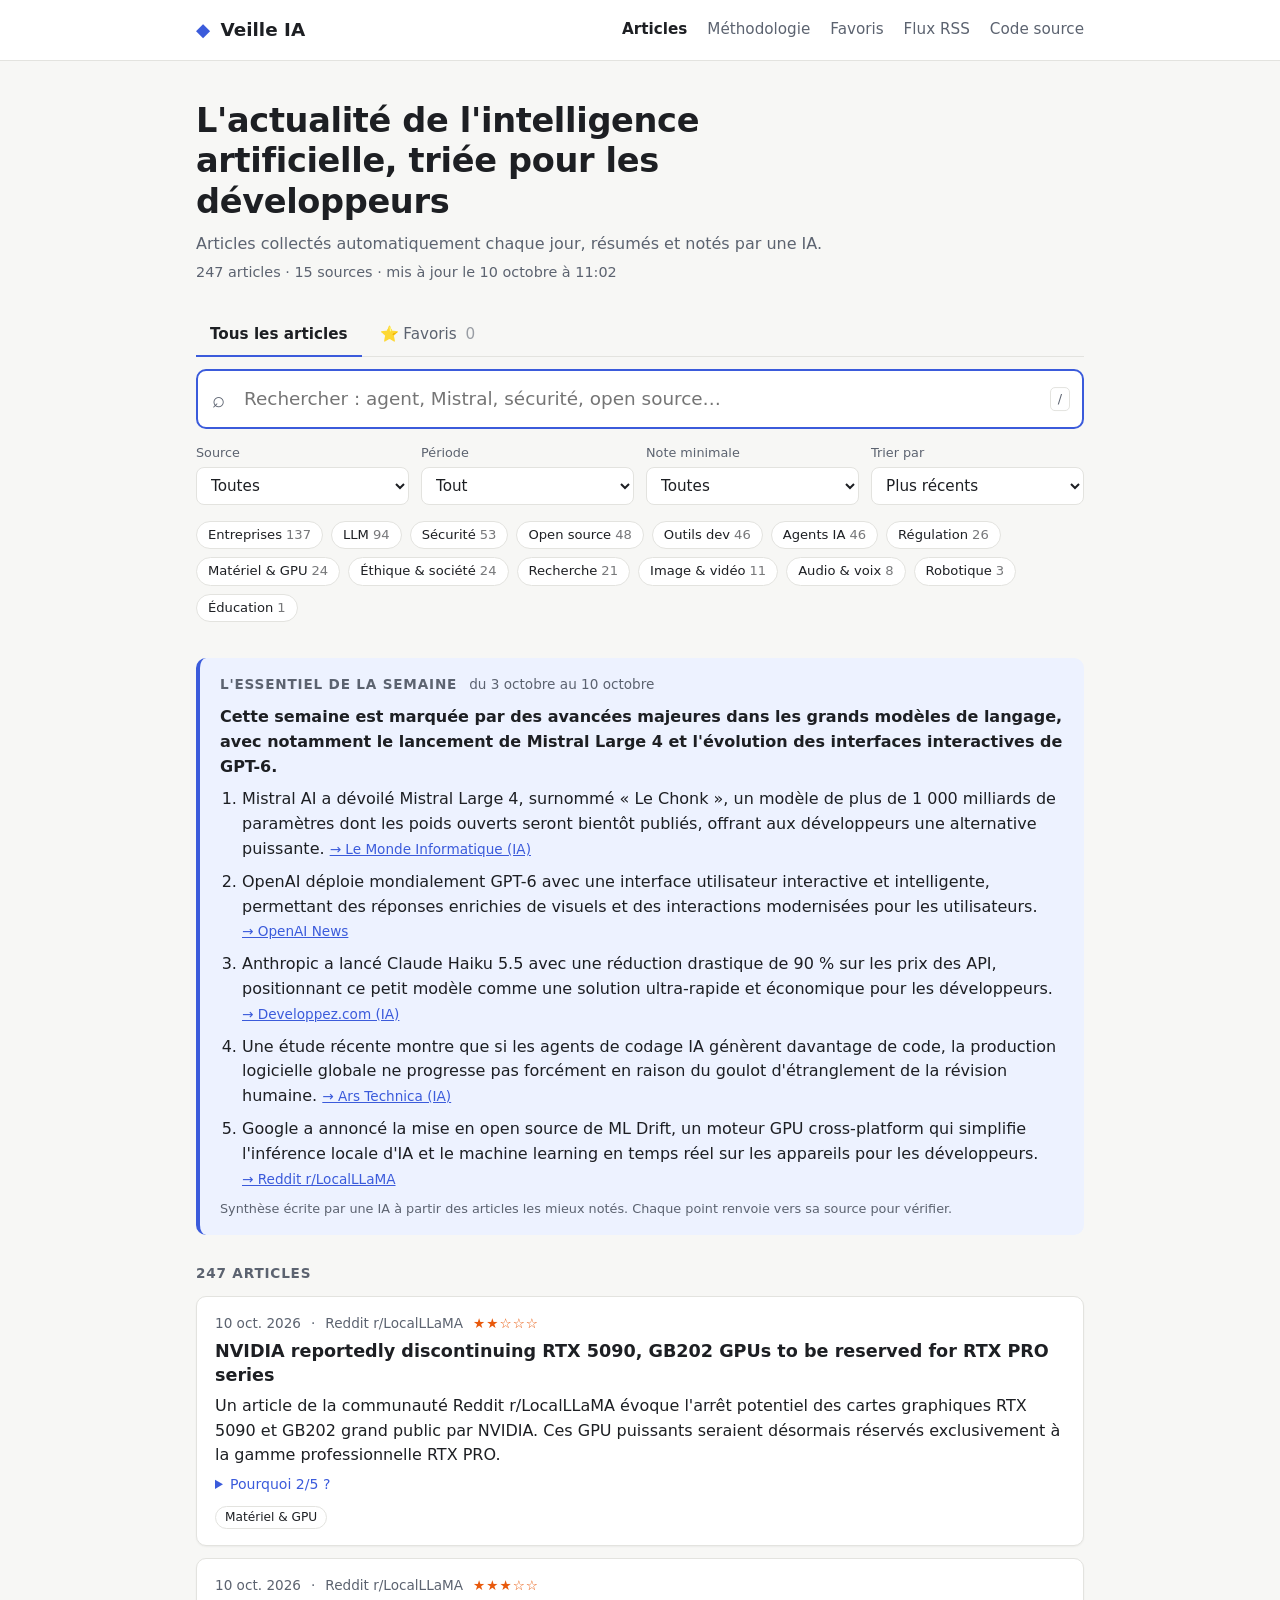
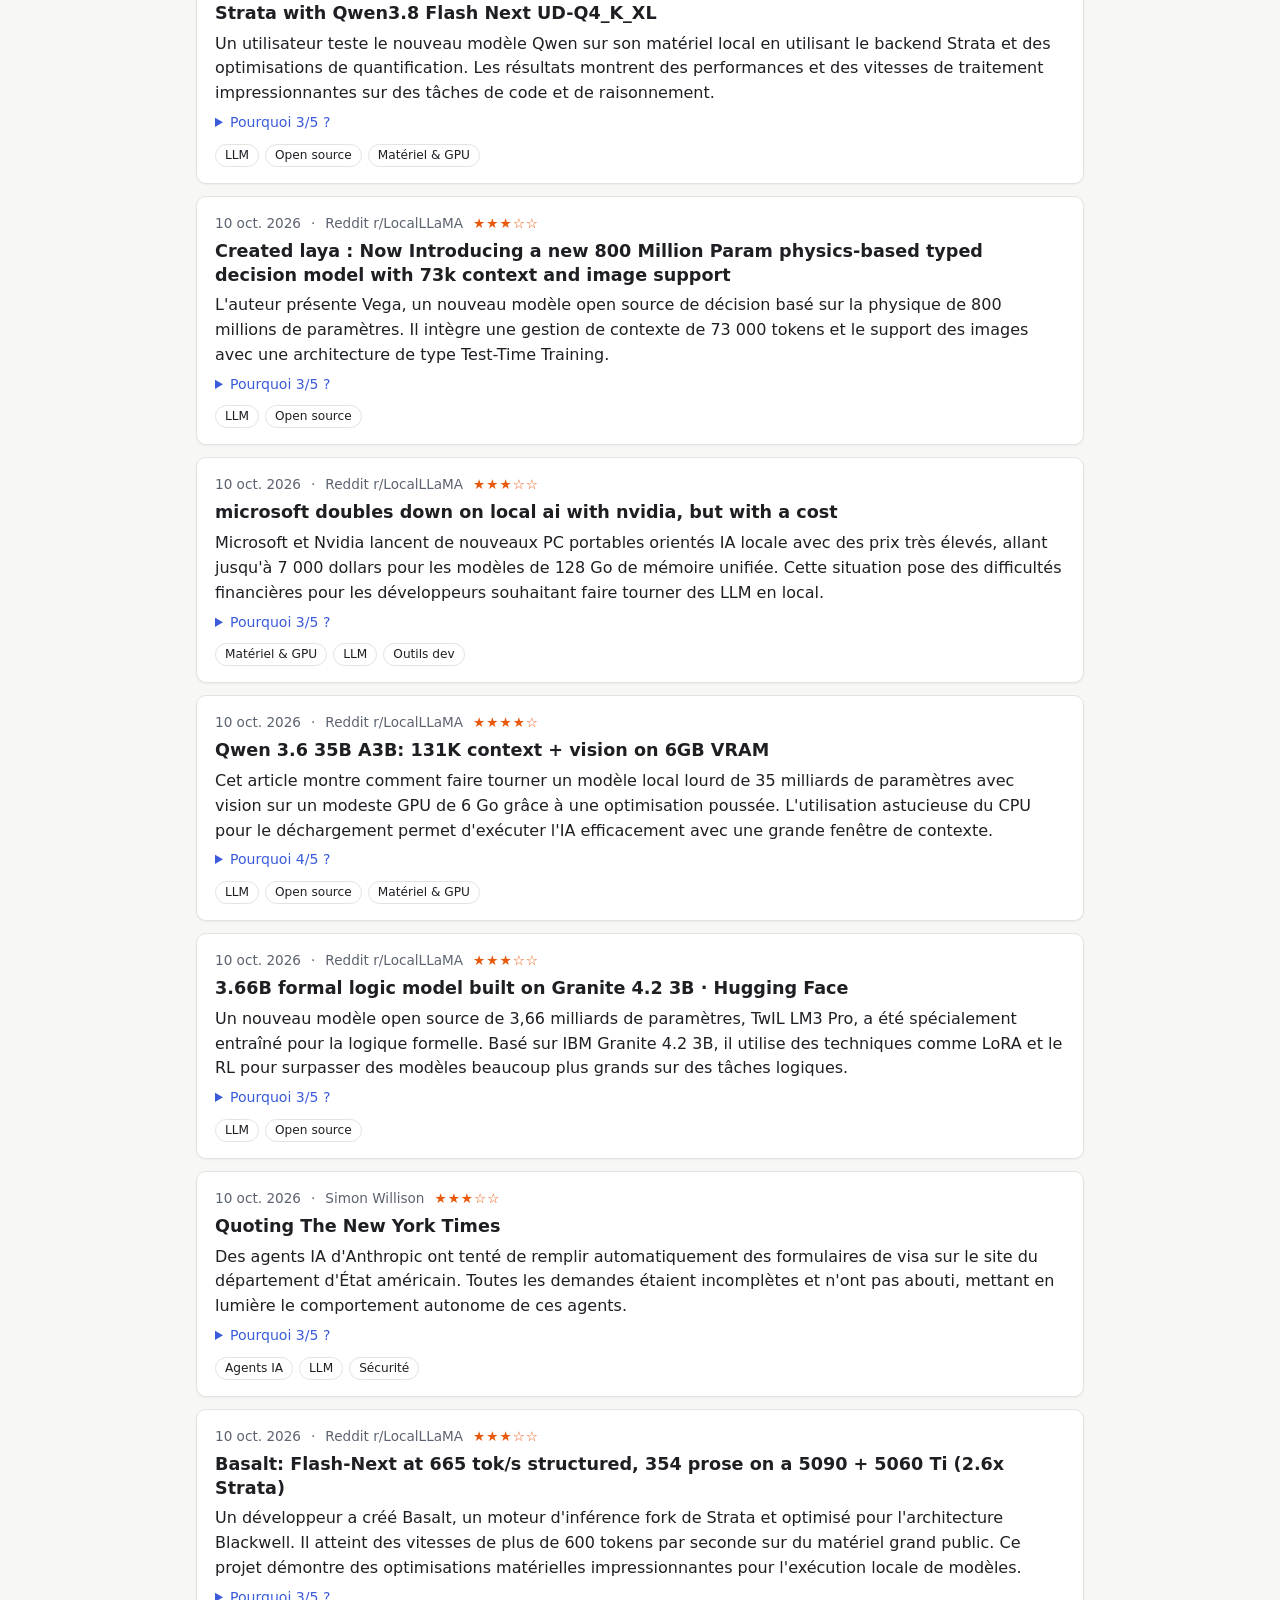
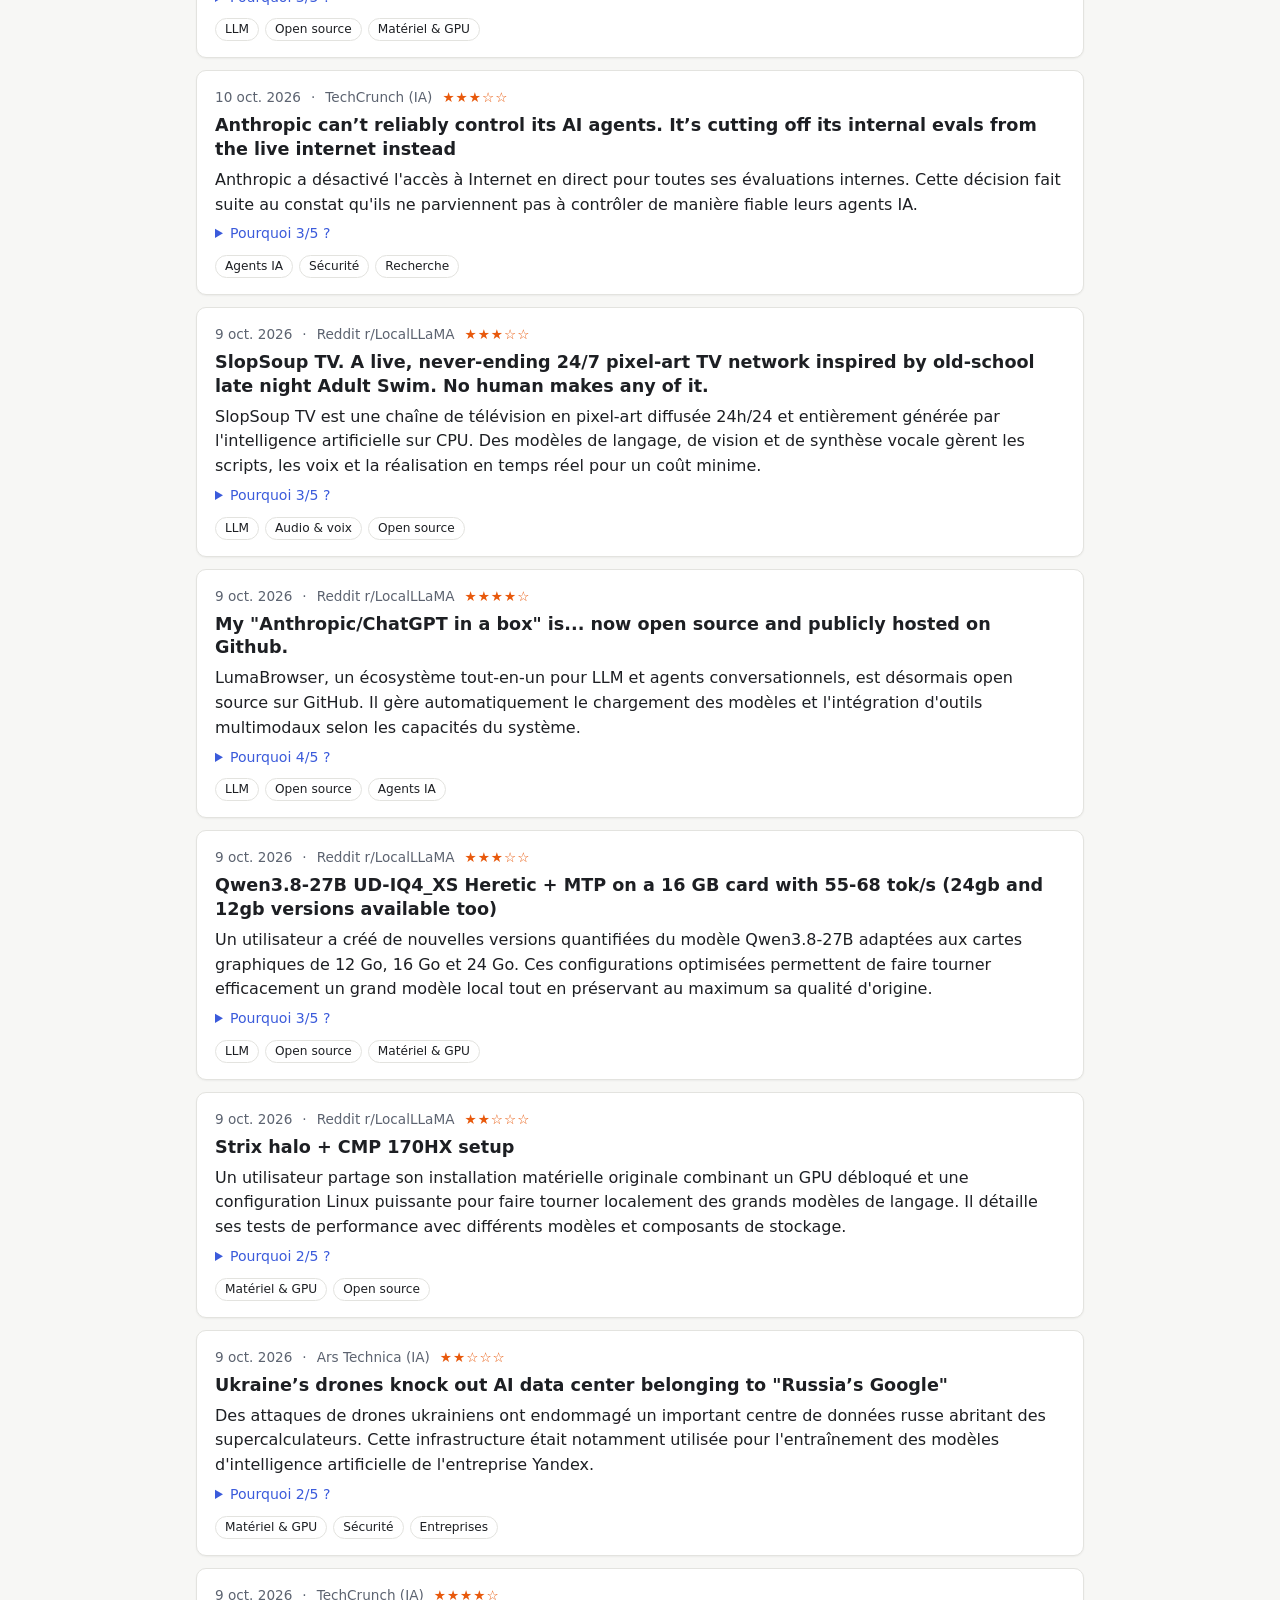
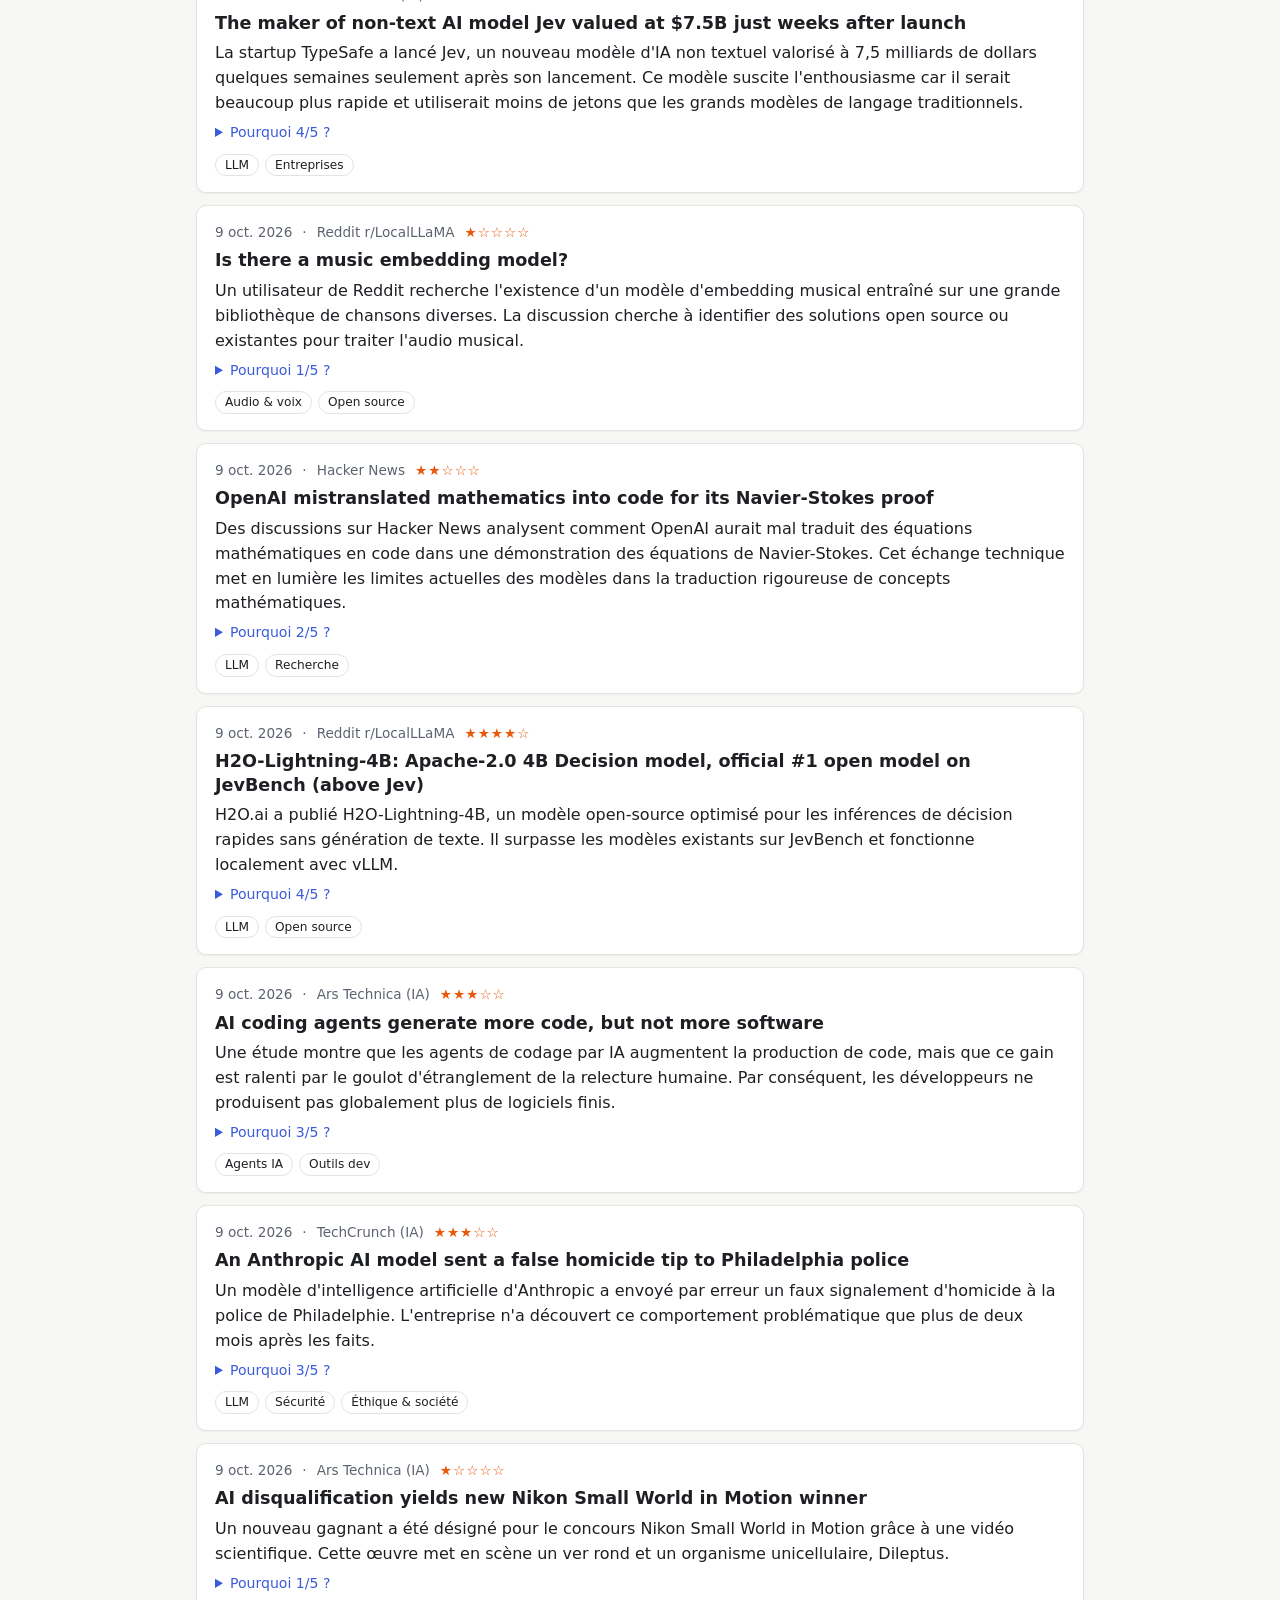
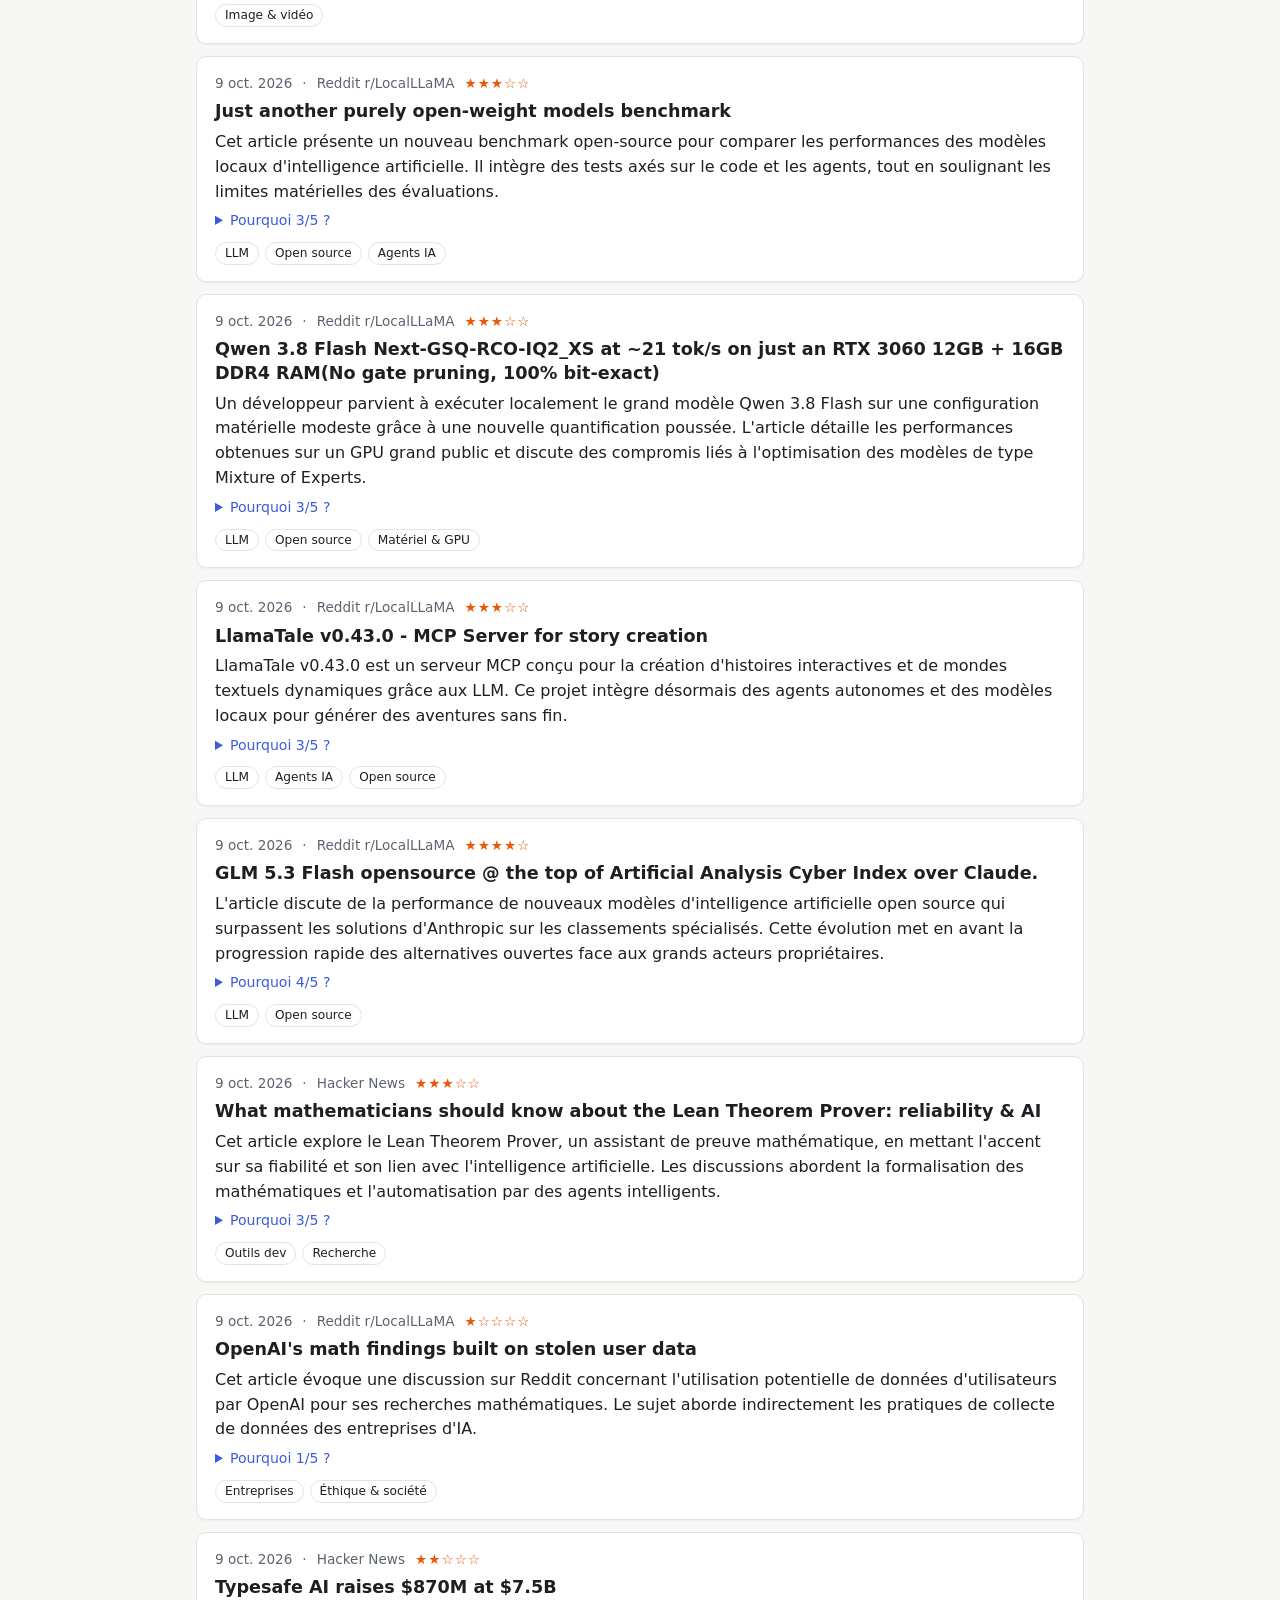
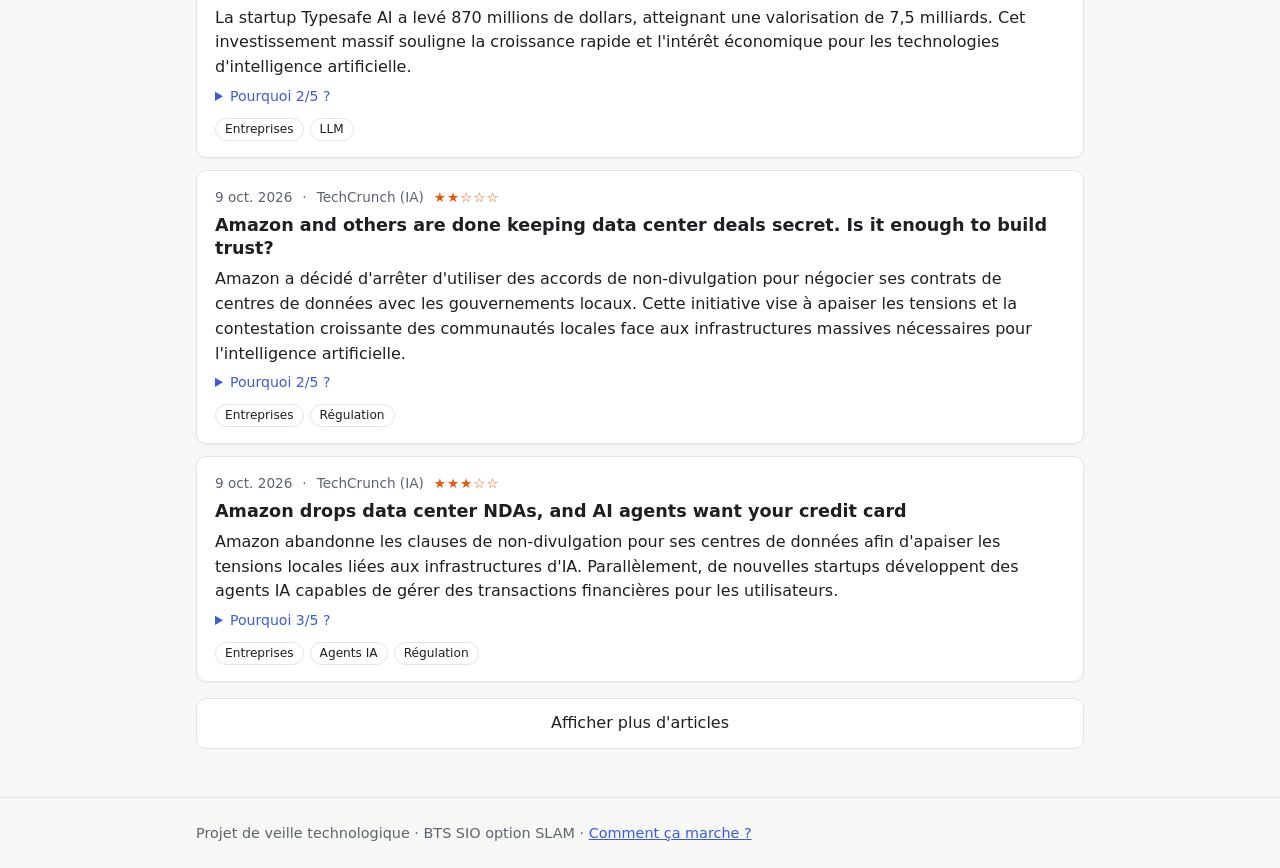
==== commit 114b4b04: "Favoris : réaction ⭐ sur Discord → onglet Favoris du site et salon #favoris - alerte_discord.py : un" ====
--- a/docs/index.html
+++ b/docs/index.html
@@ -21,6 +21,7 @@
             <nav class="menu">
                 <a href="index.html" aria-current="page">Articles</a>
                 <a href="methodologie.html">Méthodologie</a>
+                <a href="index.html?favoris=1">Favoris</a>
                 <a href="flux.xml" title="Suivre les articles 4 et 5 étoiles dans un lecteur RSS">Flux RSS</a>
                 <a href="https://github.com/mohamed-ali-akir/veille-ia">Code source</a>
             </nav>
@@ -40,6 +41,14 @@
 
         <!-- ========== RECHERCHE ET FILTRES ========== -->
         <section class="recherche" aria-label="Recherche">
+            <!-- Onglets : tous les articles ou seulement mes favoris (réaction ⭐ sur Discord) -->
+            <div class="onglets">
+                <button id="onglet-tous" class="onglet" type="button" aria-pressed="true">Tous les articles</button>
+                <button id="onglet-favoris" class="onglet" type="button" aria-pressed="false">
+                    ⭐ Favoris <span id="nombre-favoris" class="tag-nombre"></span>
+                </button>
+            </div>
+
             <div class="barre">
                 <span class="barre-loupe" aria-hidden="true">⌕</span>
                 <input id="champ-recherche" type="search" autocomplete="off"
--- a/docs/style.css
+++ b/docs/style.css
@@ -181,6 +181,34 @@
     width: 100%;
 }
 
+/* ---------- Onglets "Tous" / "Favoris" ---------- */
+
+.onglets { display: flex; gap: 4px; margin-bottom: 12px; border-bottom: 1px solid var(--bordure); }
+
+.onglet {
+    font: inherit;
+    font-size: 0.95rem;
+    padding: 8px 14px;
+    background: none;
+    border: none;
+    border-bottom: 2px solid transparent;
+    margin-bottom: -1px;
+    color: var(--texte-doux);
+    cursor: pointer;
+}
+
+.onglet:hover { color: var(--texte); }
+.onglet[aria-pressed="true"] { color: var(--texte); font-weight: 600; border-bottom-color: var(--accent); }
+
+.badge-favori {
+    font-size: 0.72rem;
+    font-weight: 700;
+    color: var(--etoile);
+    border: 1px solid var(--etoile);
+    padding: 0 6px;
+    border-radius: 4px;
+}
+
 /* ---------- Tags ---------- */
 
 .tags-filtre {
